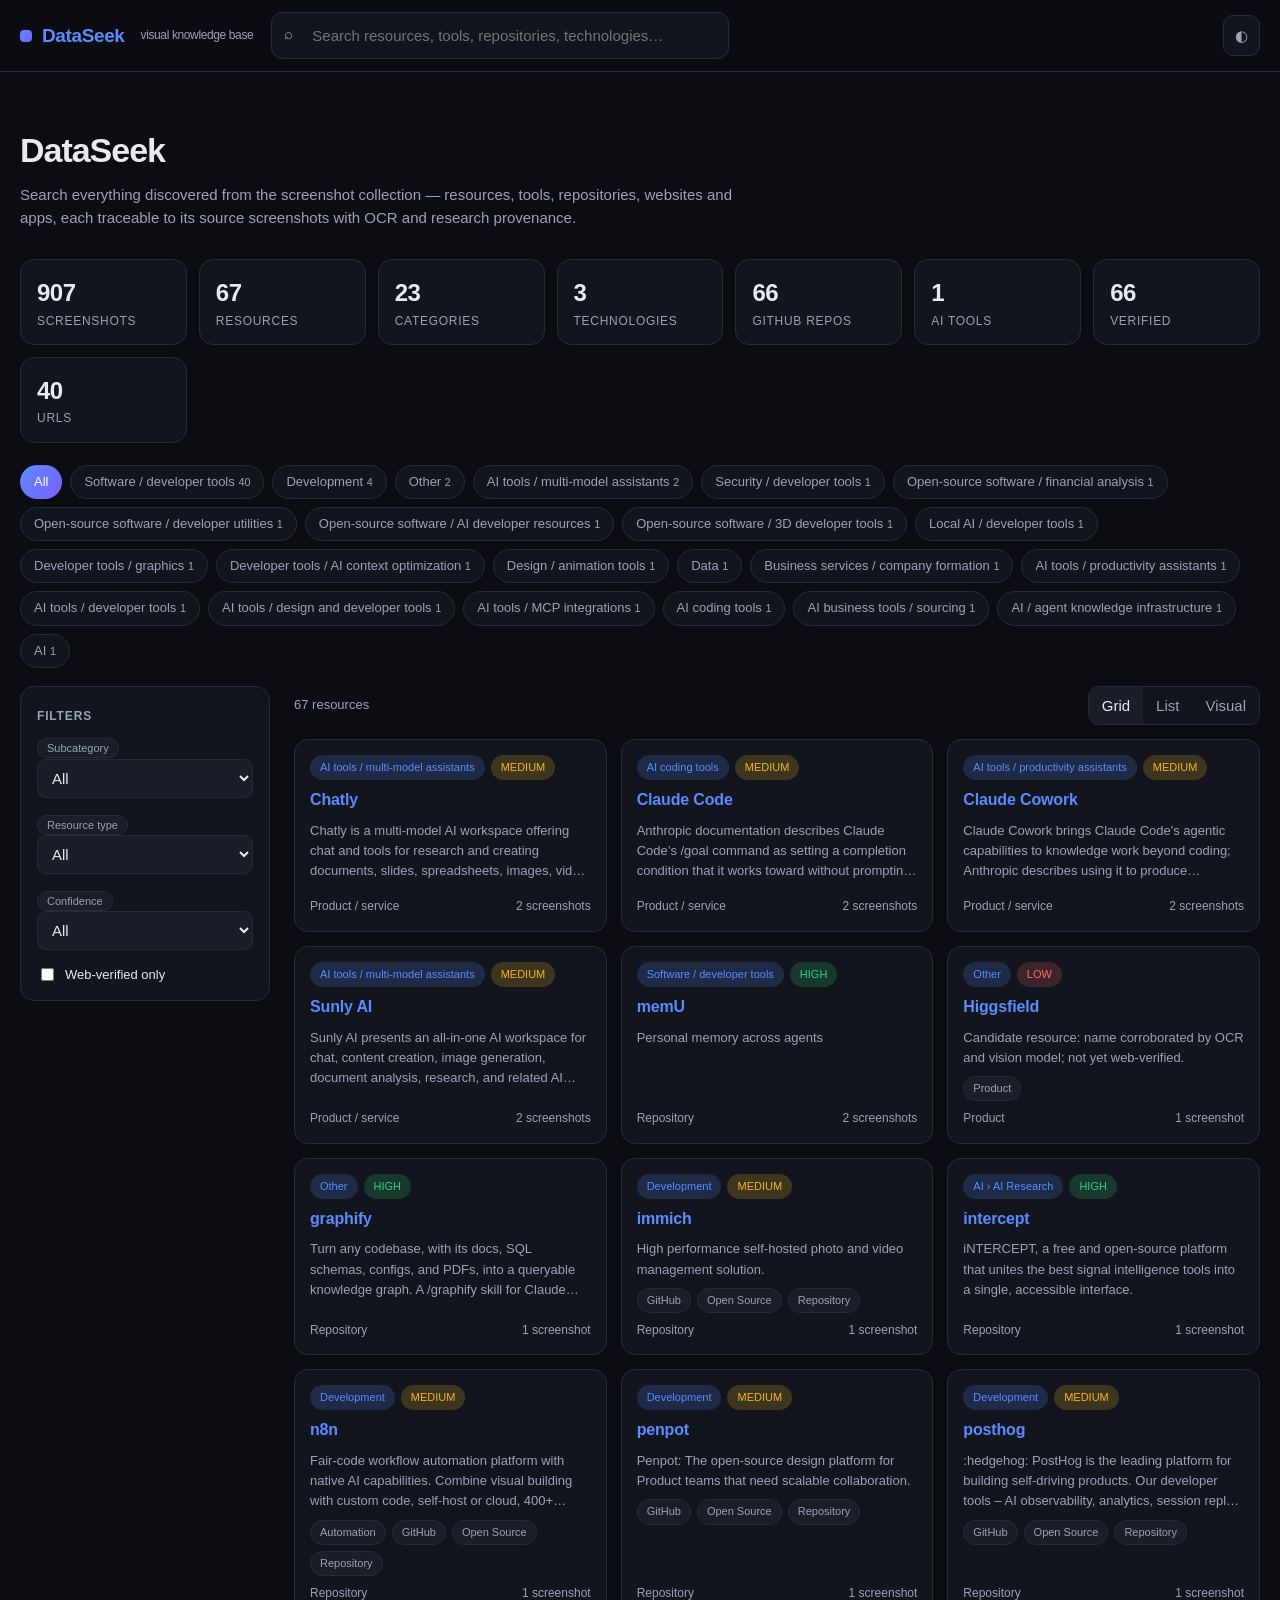
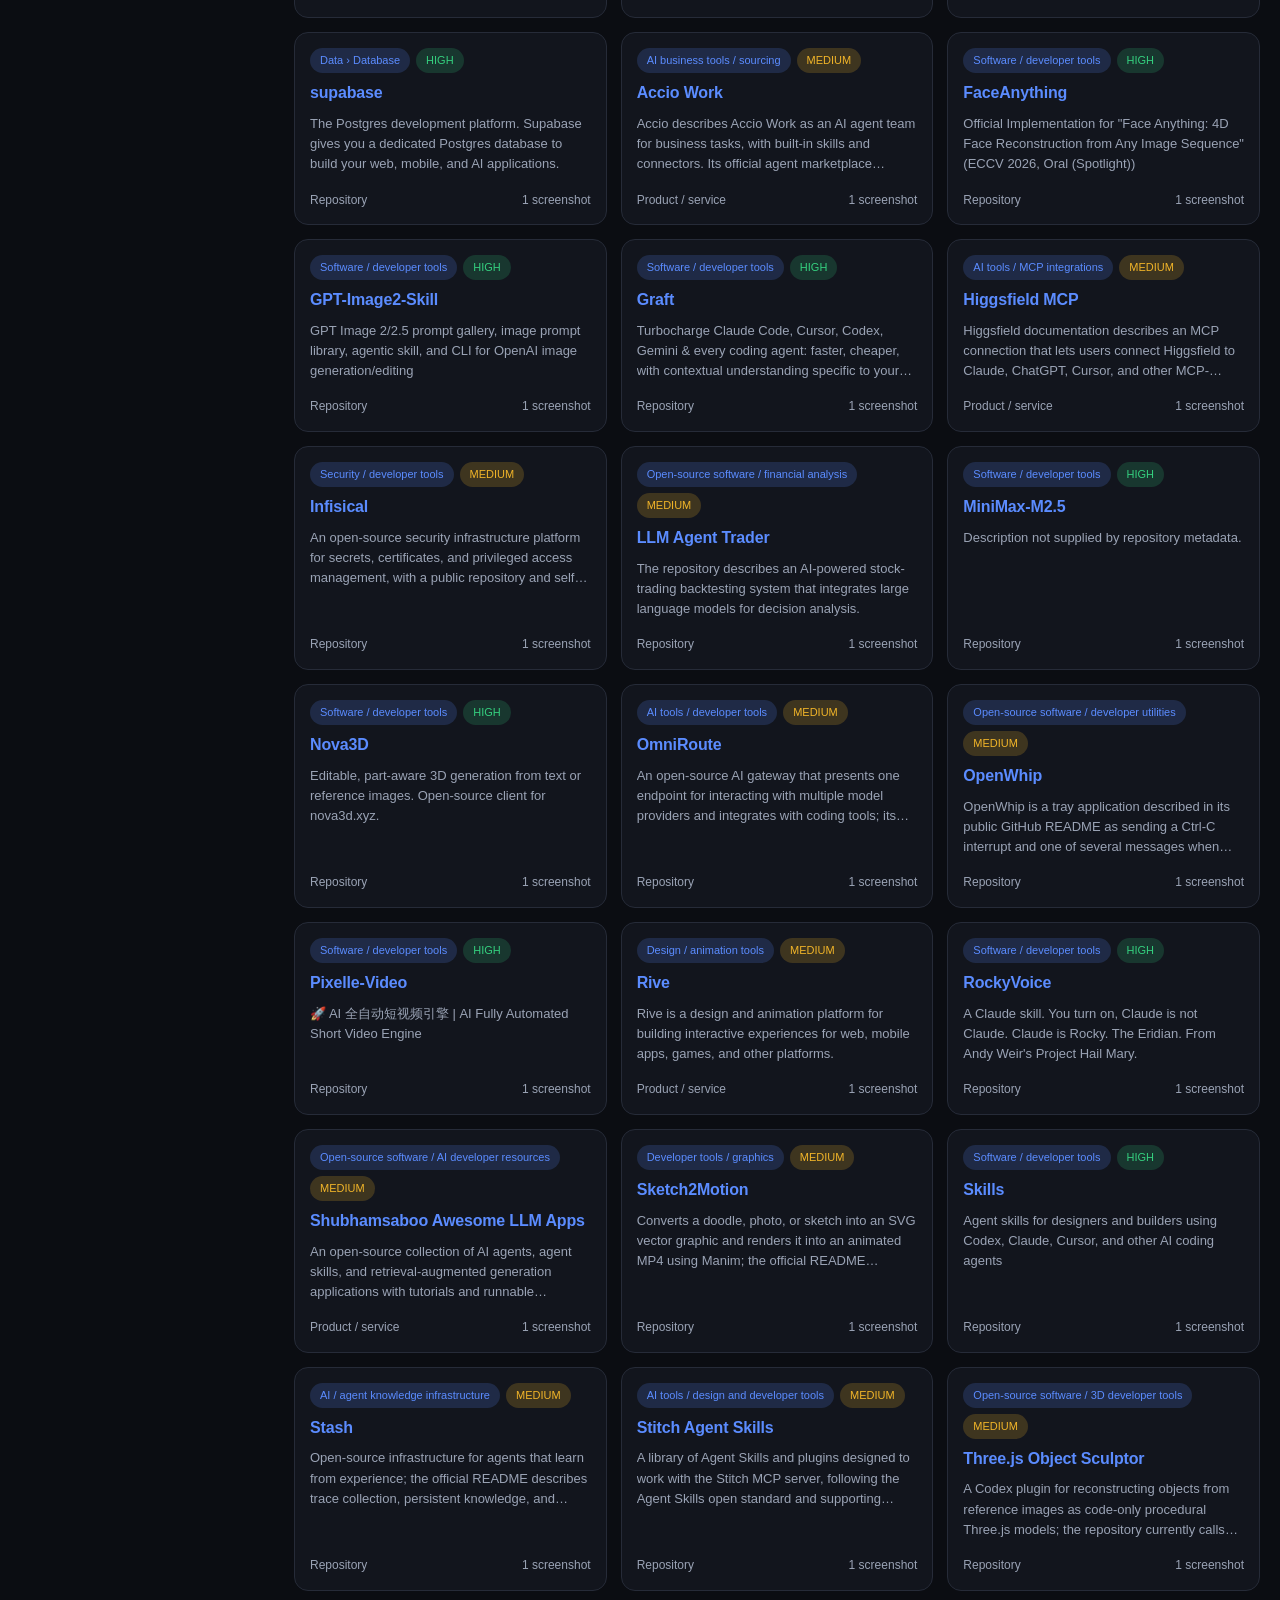
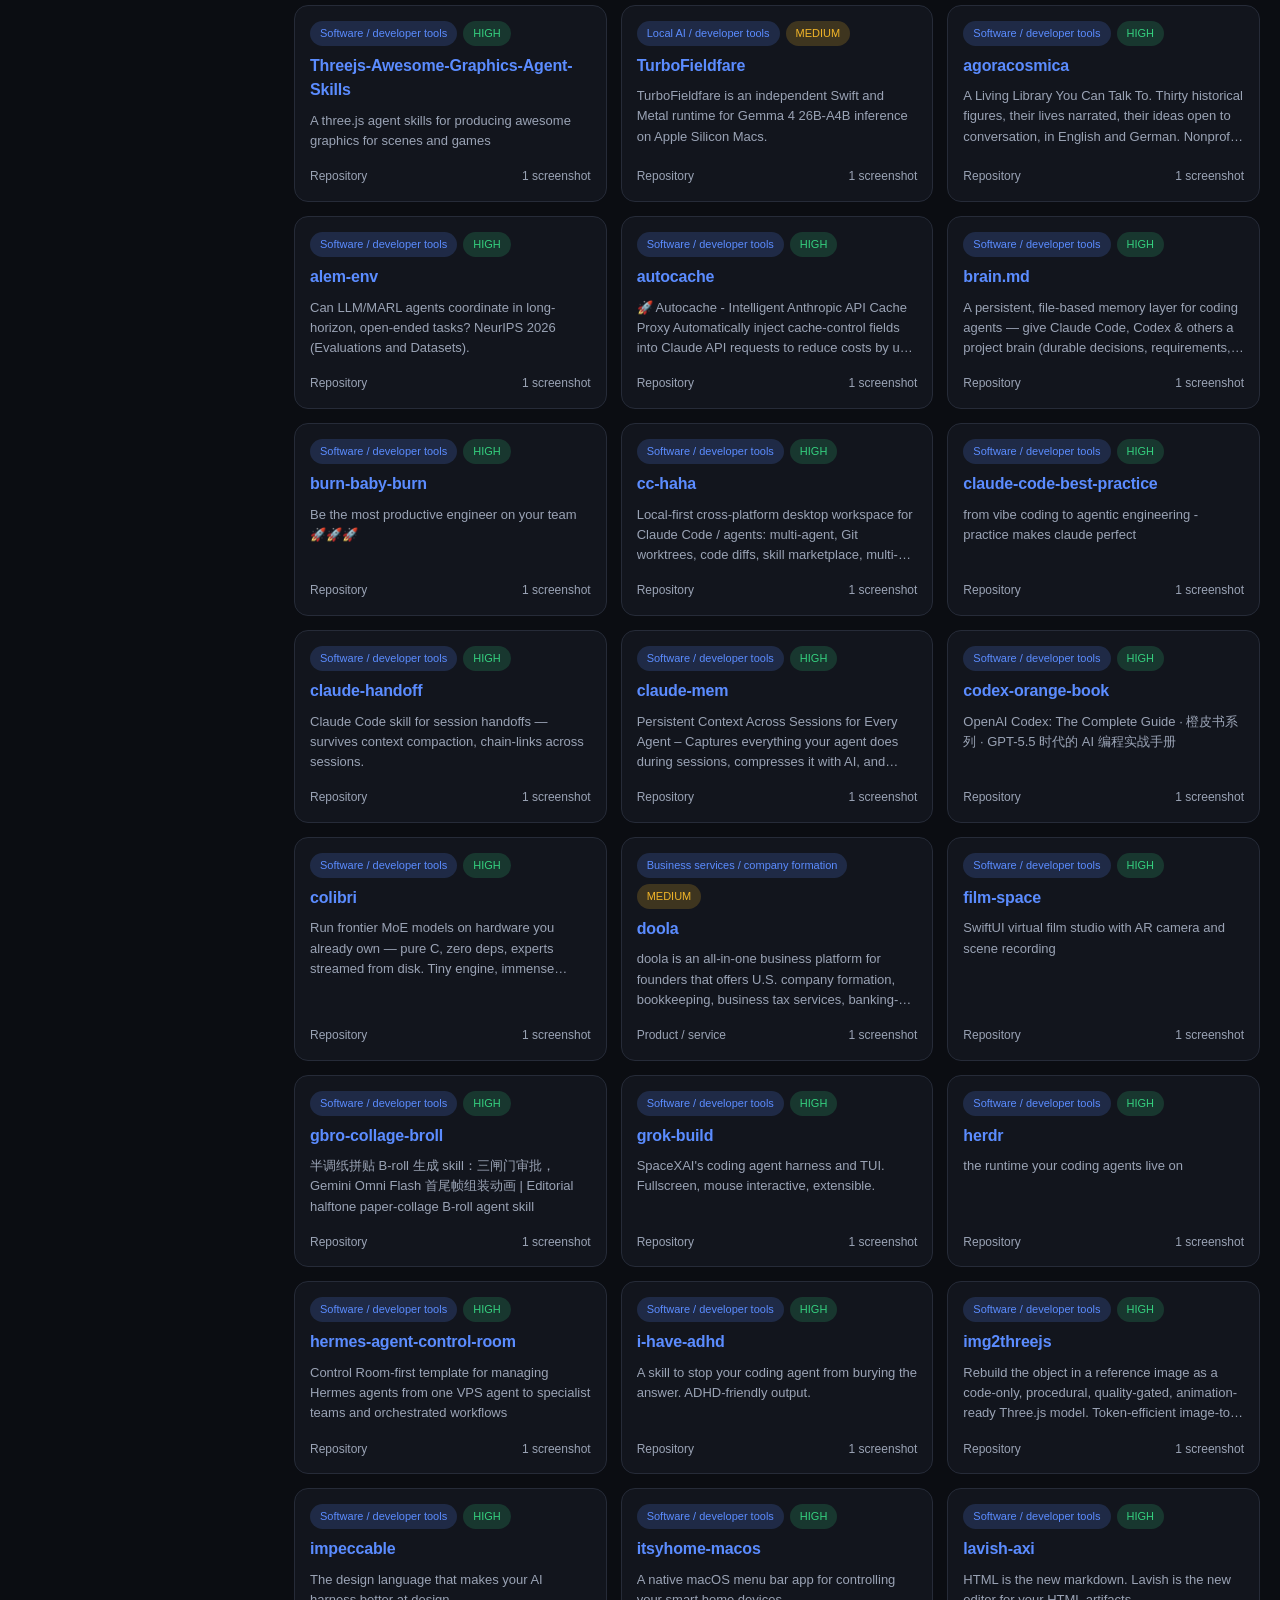
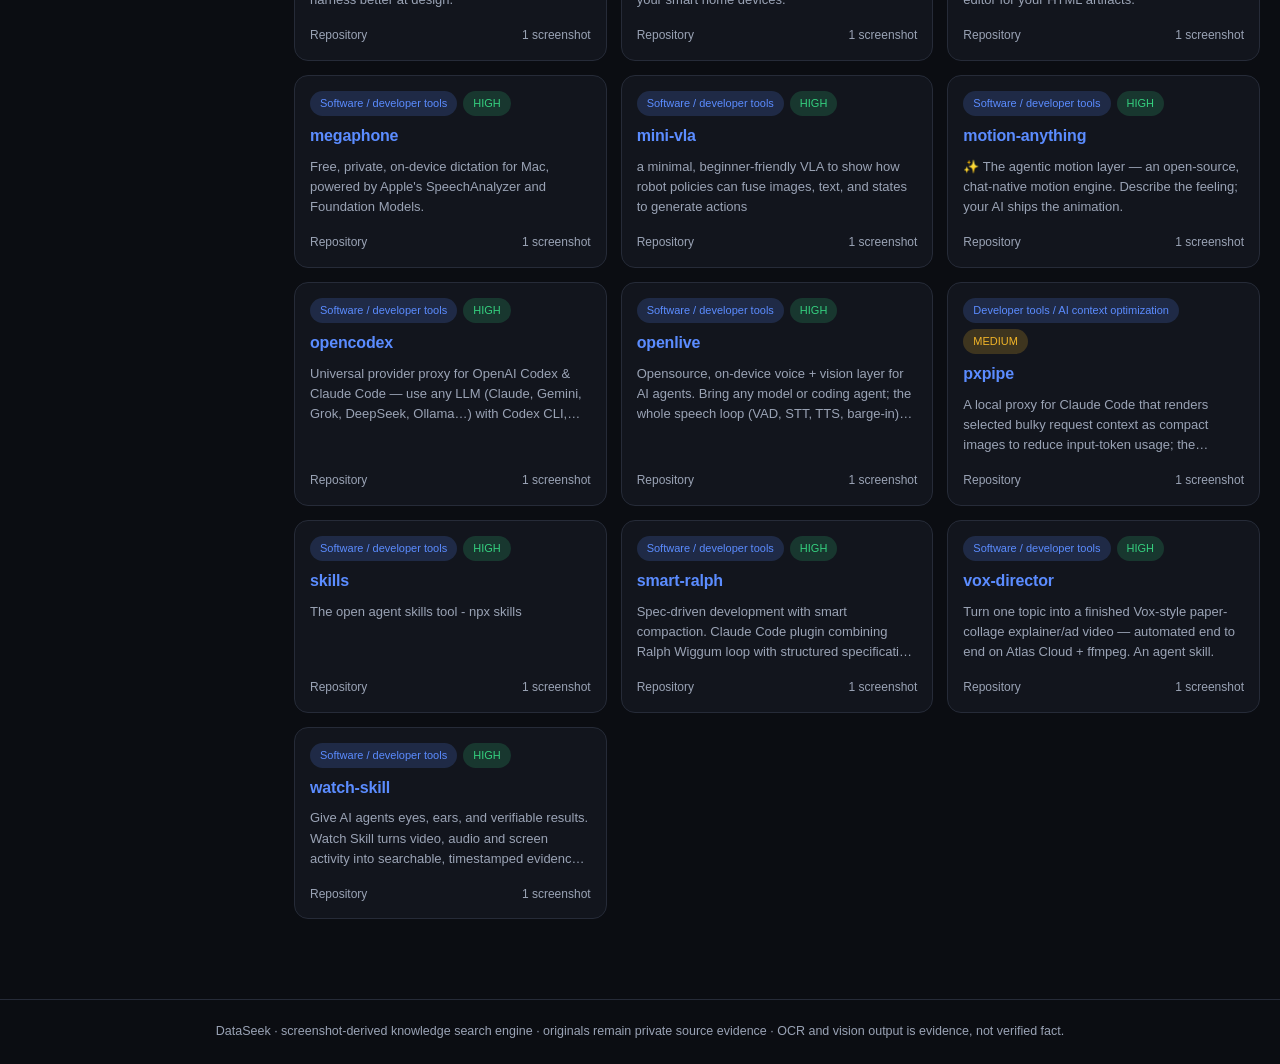
==== site/index.html @ 684bf7b7 "Rebuild DataSeek around a v2 multi-engine OCR + vision pipeline The legacy Tesseract-only pass produ" ====
<!doctype html>
<html lang="en" data-theme="dark">
<head>
  <meta charset="utf-8" />
  <meta name="viewport" content="width=device-width, initial-scale=1" />
  <title>DataSeek — screenshot-derived knowledge search</title>
  <meta name="description" content="Search resources, tools, repositories, websites and apps discovered from a screenshot collection, with OCR and research provenance." />
  <link rel="stylesheet" href="styles.css" />
  <script>
    // Apply the stored theme before first paint.
    document.documentElement.setAttribute("data-theme", localStorage.getItem("ds-theme") || "dark");
  </script>
</head>
<body>
  <header class="top">
    <div class="top-inner">
      <a class="brand" href="#/">
        <span class="dot"></span> DataSeek <small>visual knowledge base</small>
      </a>
      <div class="top-search">
        <span class="ico">⌕</span>
        <input id="q" type="search" placeholder="Search resources, tools, repositories, technologies…"
               autocomplete="off" aria-label="Search" />
      </div>
      <span class="spacer"></span>
      <button class="icon-btn" id="theme-toggle" title="Toggle light/dark">◐</button>
    </div>
  </header>
  <main></main>
  <footer class="foot">
    DataSeek · screenshot-derived knowledge search engine · originals remain private source evidence ·
    OCR and vision output is evidence, not verified fact.
  </footer>
  <script src="app.js"></script>
</body>
</html>
---- site/styles.css ----
:root {
  --bg: #0b0d12;
  --bg-elev: #12151d;
  --bg-elev2: #1a1e29;
  --border: #262b38;
  --text: #e8eaf0;
  --text-dim: #9aa3b5;
  --accent: #5b8cff;
  --accent2: #7c5cff;
  --good: #35d07f;
  --warn: #f0b429;
  --bad: #ff6b6b;
  --radius: 14px;
  --shadow: 0 10px 40px rgba(0, 0, 0, .35);
  font-synthesis: none;
}
[data-theme="light"] {
  --bg: #f6f7fb;
  --bg-elev: #ffffff;
  --bg-elev2: #eef1f7;
  --border: #dce1ec;
  --text: #141824;
  --text-dim: #5a6478;
  --shadow: 0 10px 30px rgba(20, 24, 36, .10);
}
* { box-sizing: border-box; }
html, body { margin: 0; padding: 0; }
body {
  background: var(--bg); color: var(--text);
  font: 15px/1.55 "Inter", -apple-system, BlinkMacSystemFont, "Segoe UI", Roboto, sans-serif;
  -webkit-font-smoothing: antialiased;
}
a { color: var(--accent); text-decoration: none; }
a:hover { text-decoration: underline; }
button, input, select { font: inherit; color: inherit; }
button { cursor: pointer; }

/* Layout */
header.top {
  position: sticky; top: 0; z-index: 40;
  background: color-mix(in srgb, var(--bg) 88%, transparent);
  backdrop-filter: blur(14px);
  border-bottom: 1px solid var(--border);
}
.top-inner {
  max-width: 1280px; margin: 0 auto; padding: 12px 20px;
  display: flex; align-items: center; gap: 18px;
}
.brand { display: flex; align-items: center; gap: 10px; font-weight: 700; font-size: 19px; letter-spacing: -.02em; }
.brand .dot { width: 12px; height: 12px; border-radius: 4px; background: linear-gradient(135deg, var(--accent), var(--accent2)); }
.brand small { color: var(--text-dim); font-weight: 500; font-size: 12px; margin-left: 6px; }
.top-search { flex: 1; position: relative; max-width: 620px; }
.top-search input {
  width: 100%; padding: 11px 14px 11px 40px; border-radius: 11px;
  border: 1px solid var(--border); background: var(--bg-elev); color: var(--text);
}
.top-search input:focus { outline: 2px solid var(--accent); border-color: transparent; }
.top-search .ico { position: absolute; left: 13px; top: 10px; color: var(--text-dim); }
.spacer { flex: 1; }
.icon-btn {
  border: 1px solid var(--border); background: var(--bg-elev); border-radius: 10px;
  padding: 8px 11px; color: var(--text-dim);
}
.icon-btn:hover { color: var(--text); border-color: var(--accent); }

main { max-width: 1280px; margin: 0 auto; padding: 26px 20px 80px; }
.hero { padding: 26px 0 8px; }
.hero h1 { font-size: 34px; margin: 0 0 6px; letter-spacing: -.03em; }
.hero p { color: var(--text-dim); margin: 0; max-width: 720px; }
.stats { display: grid; grid-template-columns: repeat(auto-fit, minmax(150px, 1fr)); gap: 12px; margin: 22px 0; }
.stat {
  background: var(--bg-elev); border: 1px solid var(--border); border-radius: var(--radius);
  padding: 14px 16px;
}
.stat .n { font-size: 24px; font-weight: 700; letter-spacing: -.02em; }
.stat .l { color: var(--text-dim); font-size: 12px; text-transform: uppercase; letter-spacing: .06em; }

.chips { display: flex; flex-wrap: wrap; gap: 8px; margin: 10px 0 18px; }
.chip {
  border: 1px solid var(--border); background: var(--bg-elev); border-radius: 999px;
  padding: 6px 13px; font-size: 13px; color: var(--text-dim);
}
.chip:hover { color: var(--text); border-color: var(--accent); }
.chip.active { background: linear-gradient(135deg, var(--accent), var(--accent2)); color: #fff; border-color: transparent; }

.layout { display: grid; grid-template-columns: 250px 1fr; gap: 24px; align-items: start; }
@media (max-width: 900px) { .layout { grid-template-columns: 1fr; } aside.filters { position: static; } }
aside.filters {
  position: sticky; top: 78px; background: var(--bg-elev); border: 1px solid var(--border);
  border-radius: var(--radius); padding: 16px;
}
aside.filters h4 { margin: 4px 0 10px; font-size: 12px; text-transform: uppercase; letter-spacing: .07em; color: var(--text-dim); }
aside.filters select, aside.filters input[type="text"] {
  width: 100%; padding: 9px 10px; margin-bottom: 14px; border-radius: 9px;
  border: 1px solid var(--border); background: var(--bg-elev2);
}
.toolbar { display: flex; align-items: center; gap: 10px; margin-bottom: 14px; flex-wrap: wrap; }
.toolbar .count { color: var(--text-dim); font-size: 13px; }
.seg { display: inline-flex; border: 1px solid var(--border); border-radius: 10px; overflow: hidden; }
.seg button { border: 0; background: var(--bg-elev); padding: 7px 13px; color: var(--text-dim); }
.seg button.active { background: var(--bg-elev2); color: var(--text); }

/* Cards */
.cards { display: grid; grid-template-columns: repeat(auto-fill, minmax(280px, 1fr)); gap: 14px; }
.cards.list { grid-template-columns: 1fr; }
.cards.visual { grid-template-columns: repeat(auto-fill, minmax(210px, 1fr)); }
.card {
  background: var(--bg-elev); border: 1px solid var(--border); border-radius: var(--radius);
  padding: 15px; transition: border-color .15s, transform .15s; display: flex; flex-direction: column; gap: 8px;
}
.card:hover { border-color: var(--accent); transform: translateY(-2px); }
.card h3 { margin: 0; font-size: 16px; letter-spacing: -.01em; }
.card .desc { color: var(--text-dim); font-size: 13px; display: -webkit-box; -webkit-line-clamp: 3; -webkit-box-orient: vertical; overflow: hidden; }
.card .meta { display: flex; flex-wrap: wrap; gap: 6px; align-items: center; }
.pill { font-size: 11px; padding: 3px 9px; border-radius: 999px; background: var(--bg-elev2); color: var(--text-dim); border: 1px solid var(--border); }
.pill.cat { background: color-mix(in srgb, var(--accent) 18%, transparent); color: var(--accent); border-color: transparent; }
.pill.good { background: color-mix(in srgb, var(--good) 18%, transparent); color: var(--good); border-color: transparent; }
.pill.warn { background: color-mix(in srgb, var(--warn) 20%, transparent); color: var(--warn); border-color: transparent; }
.pill.bad { background: color-mix(in srgb, var(--bad) 18%, transparent); color: var(--bad); border-color: transparent; }
.card .foot { margin-top: auto; display: flex; justify-content: space-between; align-items: center; font-size: 12px; color: var(--text-dim); }
.thumb { aspect-ratio: 9/16; border-radius: 10px; background: linear-gradient(135deg, var(--bg-elev2), var(--border)); display: grid; place-items: center; color: var(--text-dim); font-size: 12px; overflow: hidden; }
.thumb img { width: 100%; height: 100%; object-fit: cover; }

.detail { background: var(--bg-elev); border: 1px solid var(--border); border-radius: var(--radius); padding: 24px; }
.detail h1 { margin: 0 0 4px; letter-spacing: -.03em; }
.detail .sub { color: var(--text-dim); margin-bottom: 18px; }
.detail .grid2 { display: grid; grid-template-columns: 1fr 1fr; gap: 20px; }
@media (max-width: 800px) { .detail .grid2 { grid-template-columns: 1fr; } }
.kv { display: grid; grid-template-columns: 130px 1fr; gap: 6px 12px; font-size: 14px; }
.kv dt { color: var(--text-dim); }
.kv dd { margin: 0; word-break: break-word; }
.section-title { margin: 22px 0 8px; font-size: 13px; text-transform: uppercase; letter-spacing: .07em; color: var(--text-dim); }
pre.ocr { background: var(--bg-elev2); border: 1px solid var(--border); border-radius: 10px; padding: 12px; overflow: auto; max-height: 340px; font-size: 12.5px; white-space: pre-wrap; }
table.data { width: 100%; border-collapse: collapse; font-size: 13.5px; }
table.data th, table.data td { text-align: left; padding: 8px 10px; border-bottom: 1px solid var(--border); }
table.data th { color: var(--text-dim); font-weight: 600; font-size: 12px; text-transform: uppercase; letter-spacing: .05em; }
.shots { display: grid; grid-template-columns: repeat(auto-fill, minmax(150px, 1fr)); gap: 10px; }
.empty { color: var(--text-dim); padding: 40px; text-align: center; }
footer.foot { border-top: 1px solid var(--border); color: var(--text-dim); font-size: 12.5px; padding: 22px 20px; text-align: center; }
.banner { background: color-mix(in srgb, var(--warn) 14%, transparent); border: 1px solid color-mix(in srgb, var(--warn) 40%, transparent); color: var(--text); border-radius: 10px; padding: 10px 14px; font-size: 13px; margin-bottom: 16px; }
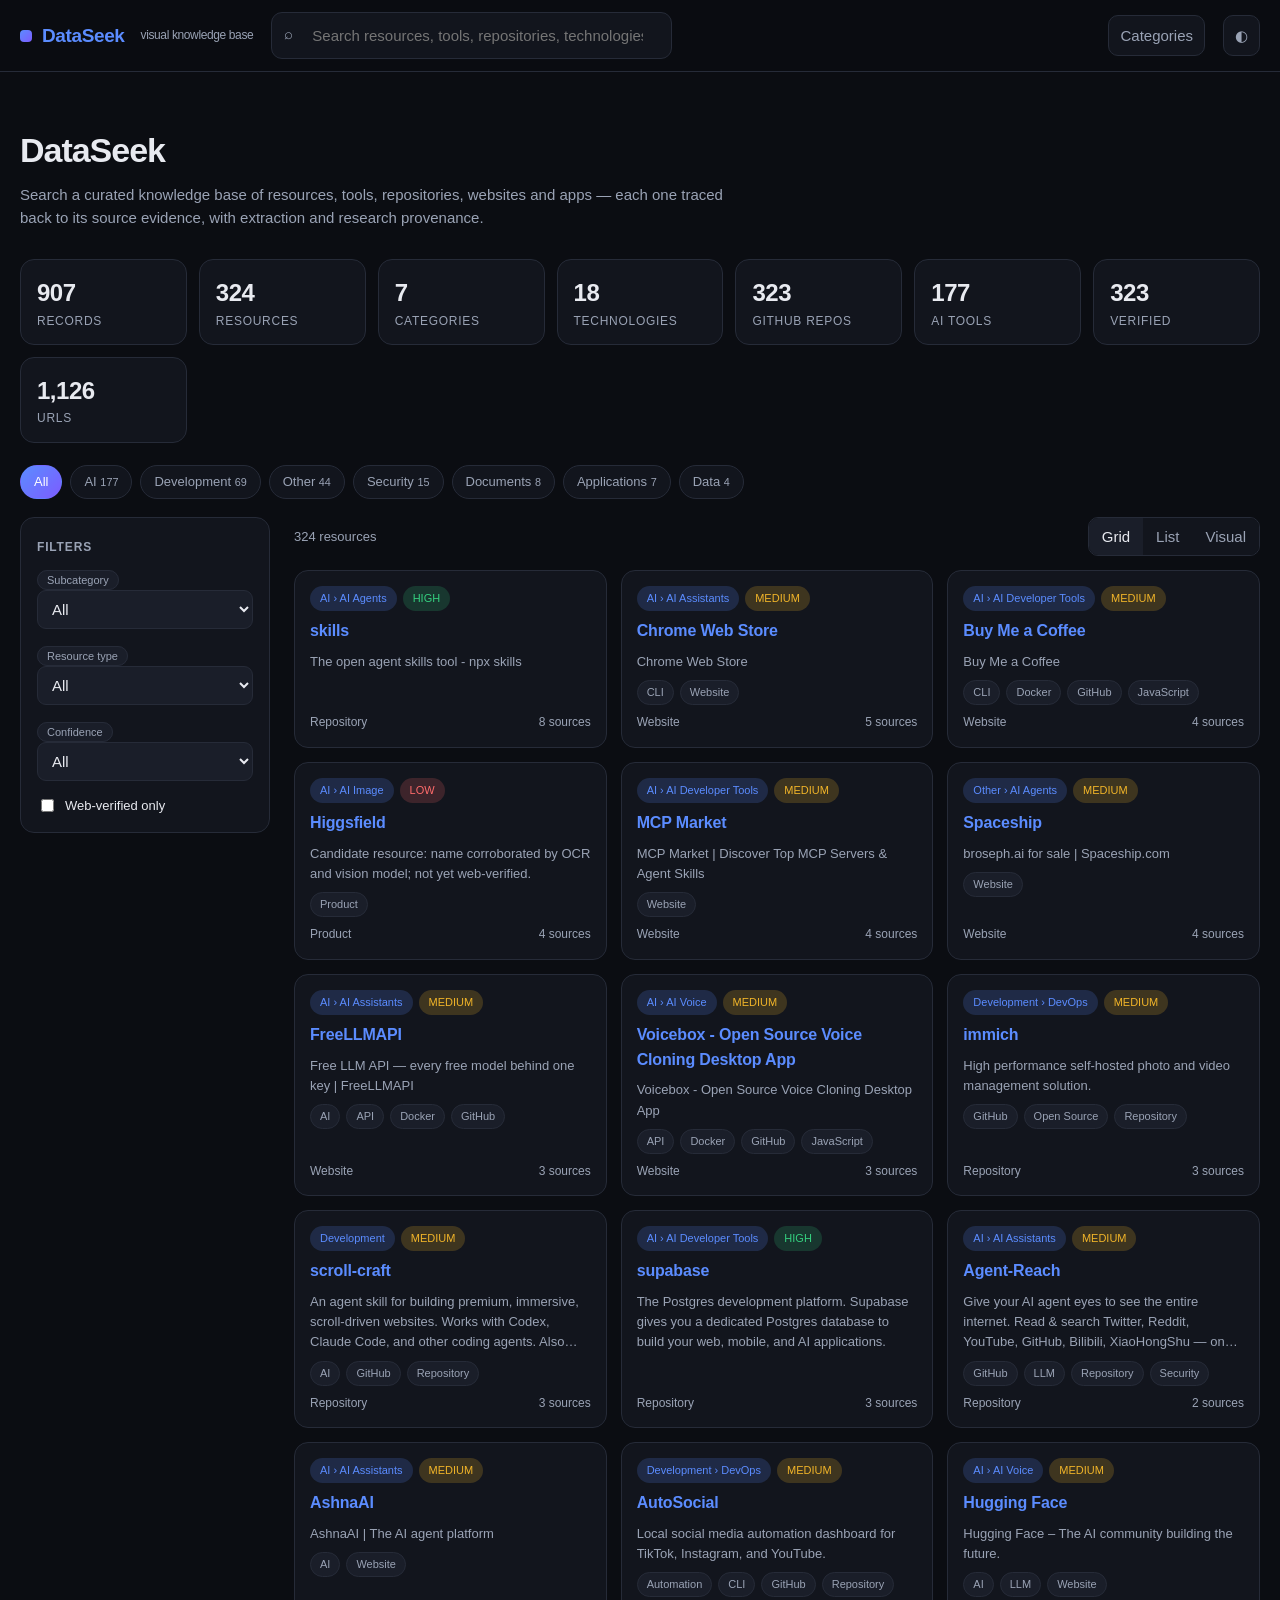
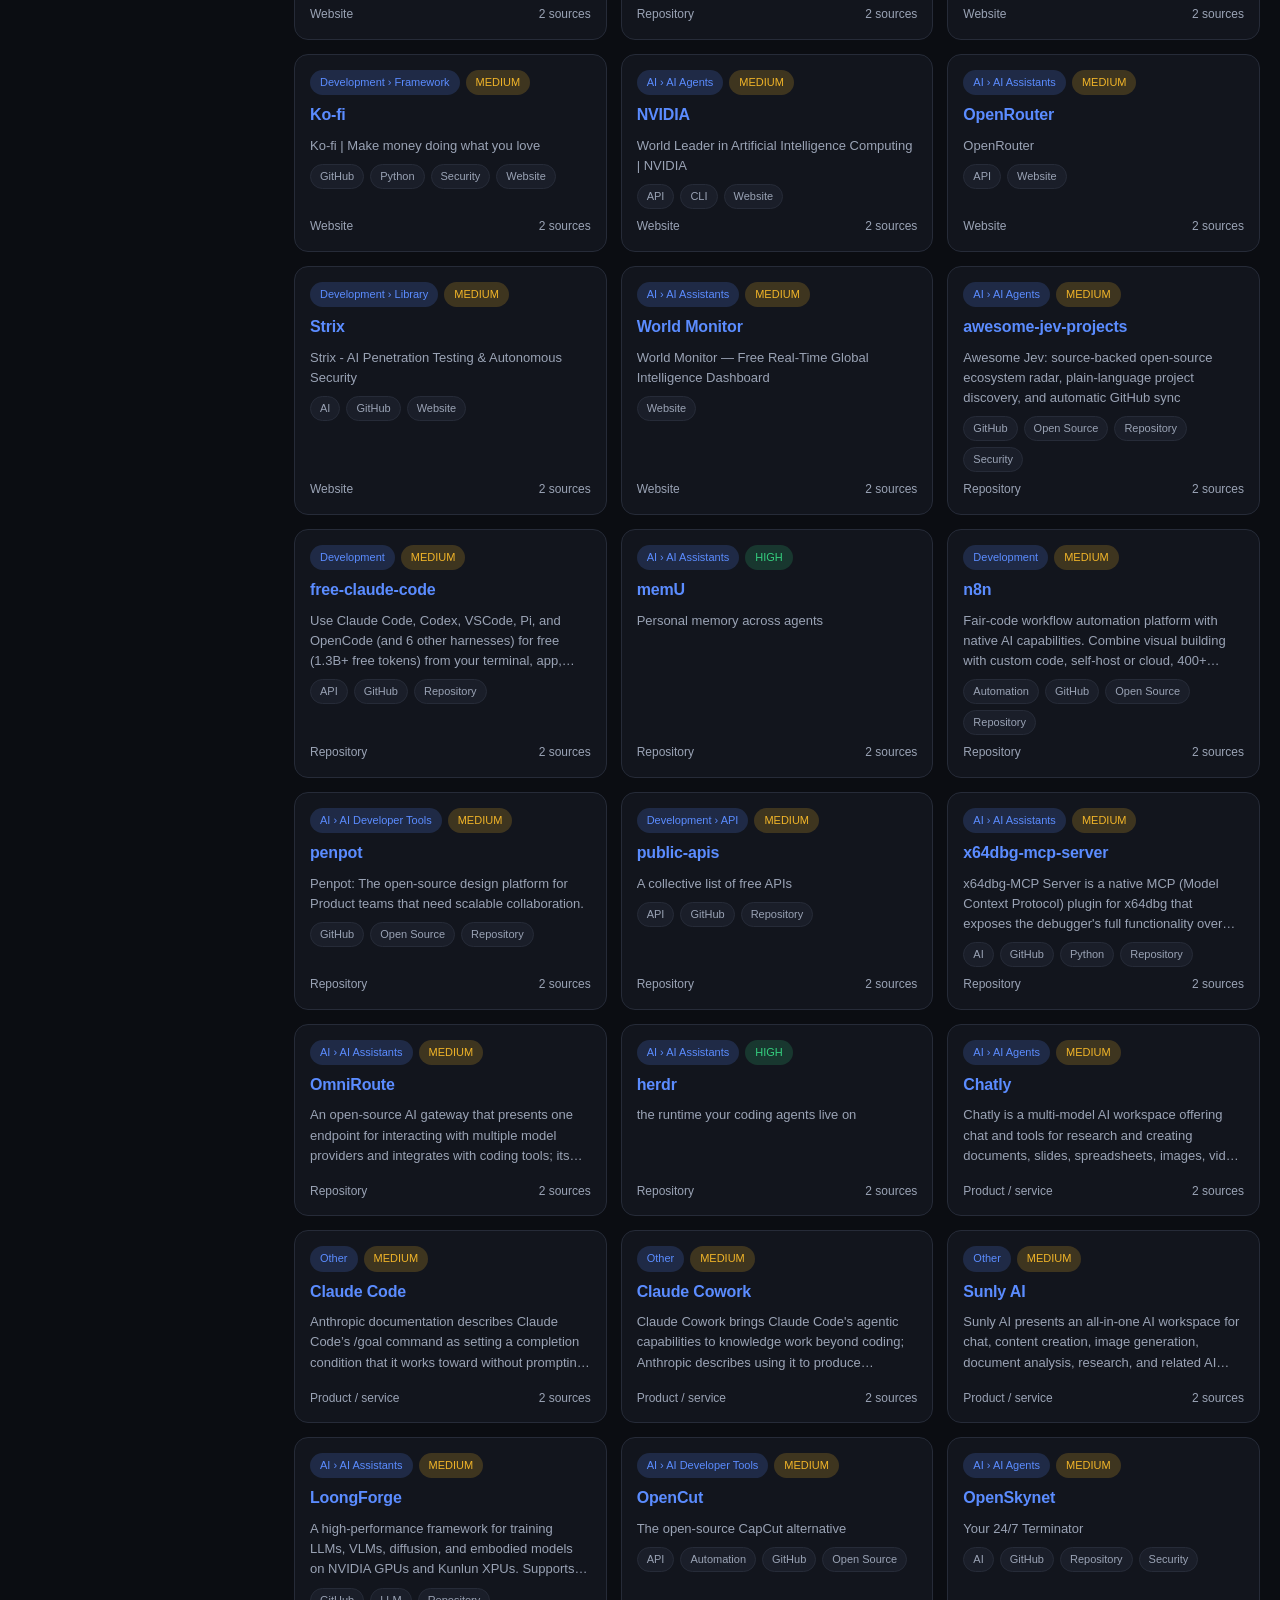
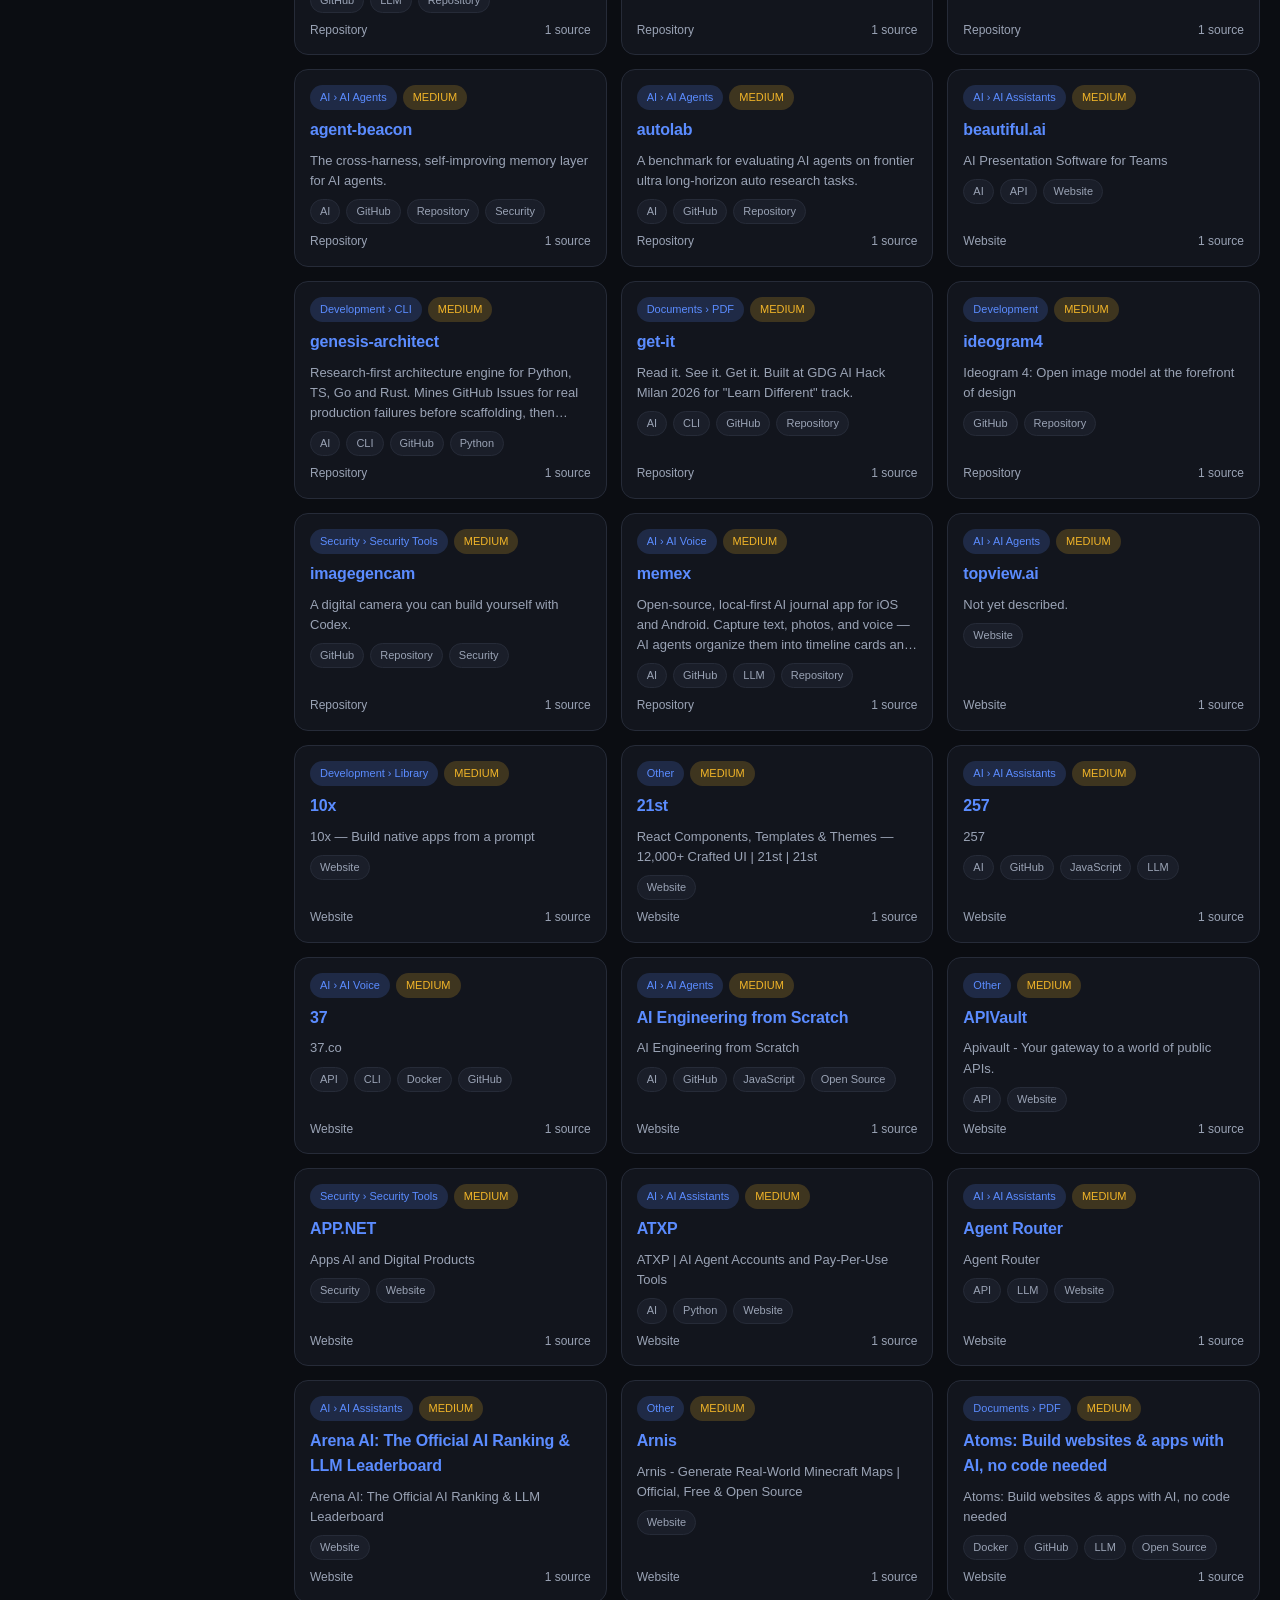
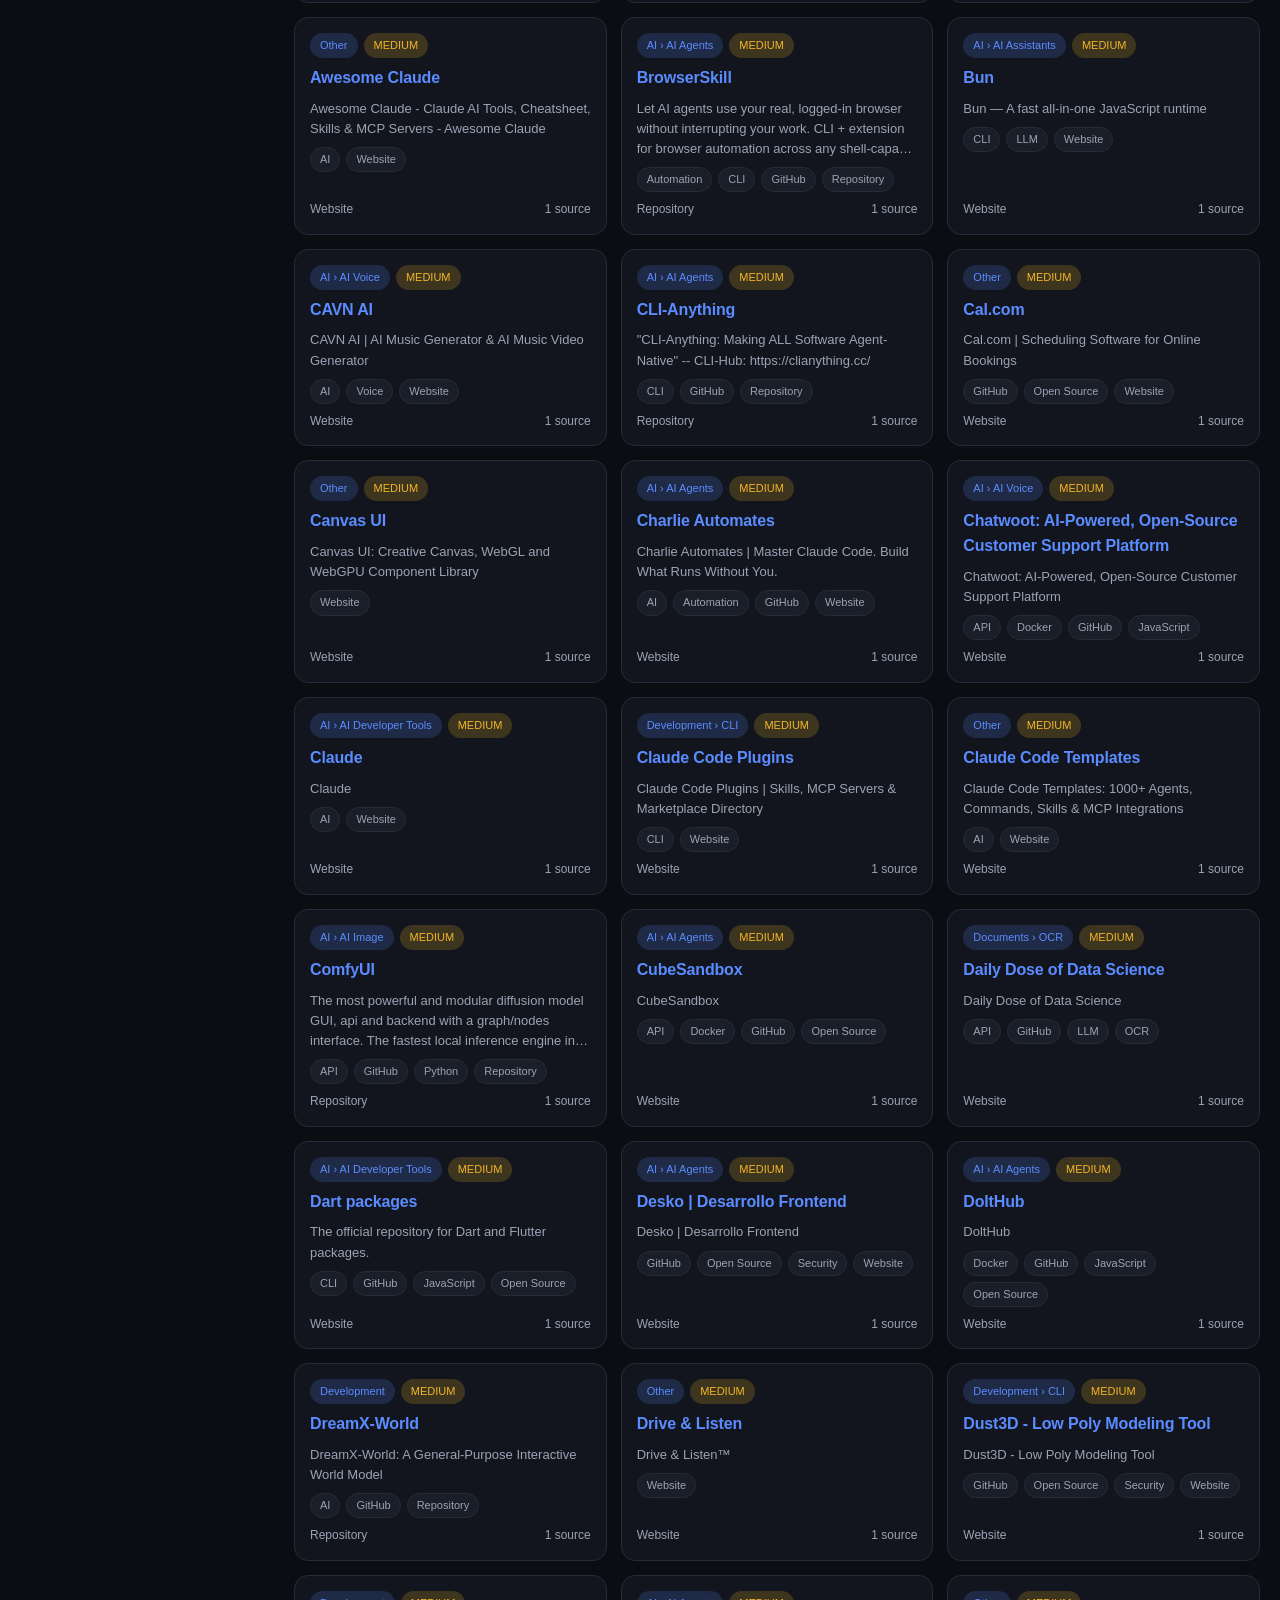
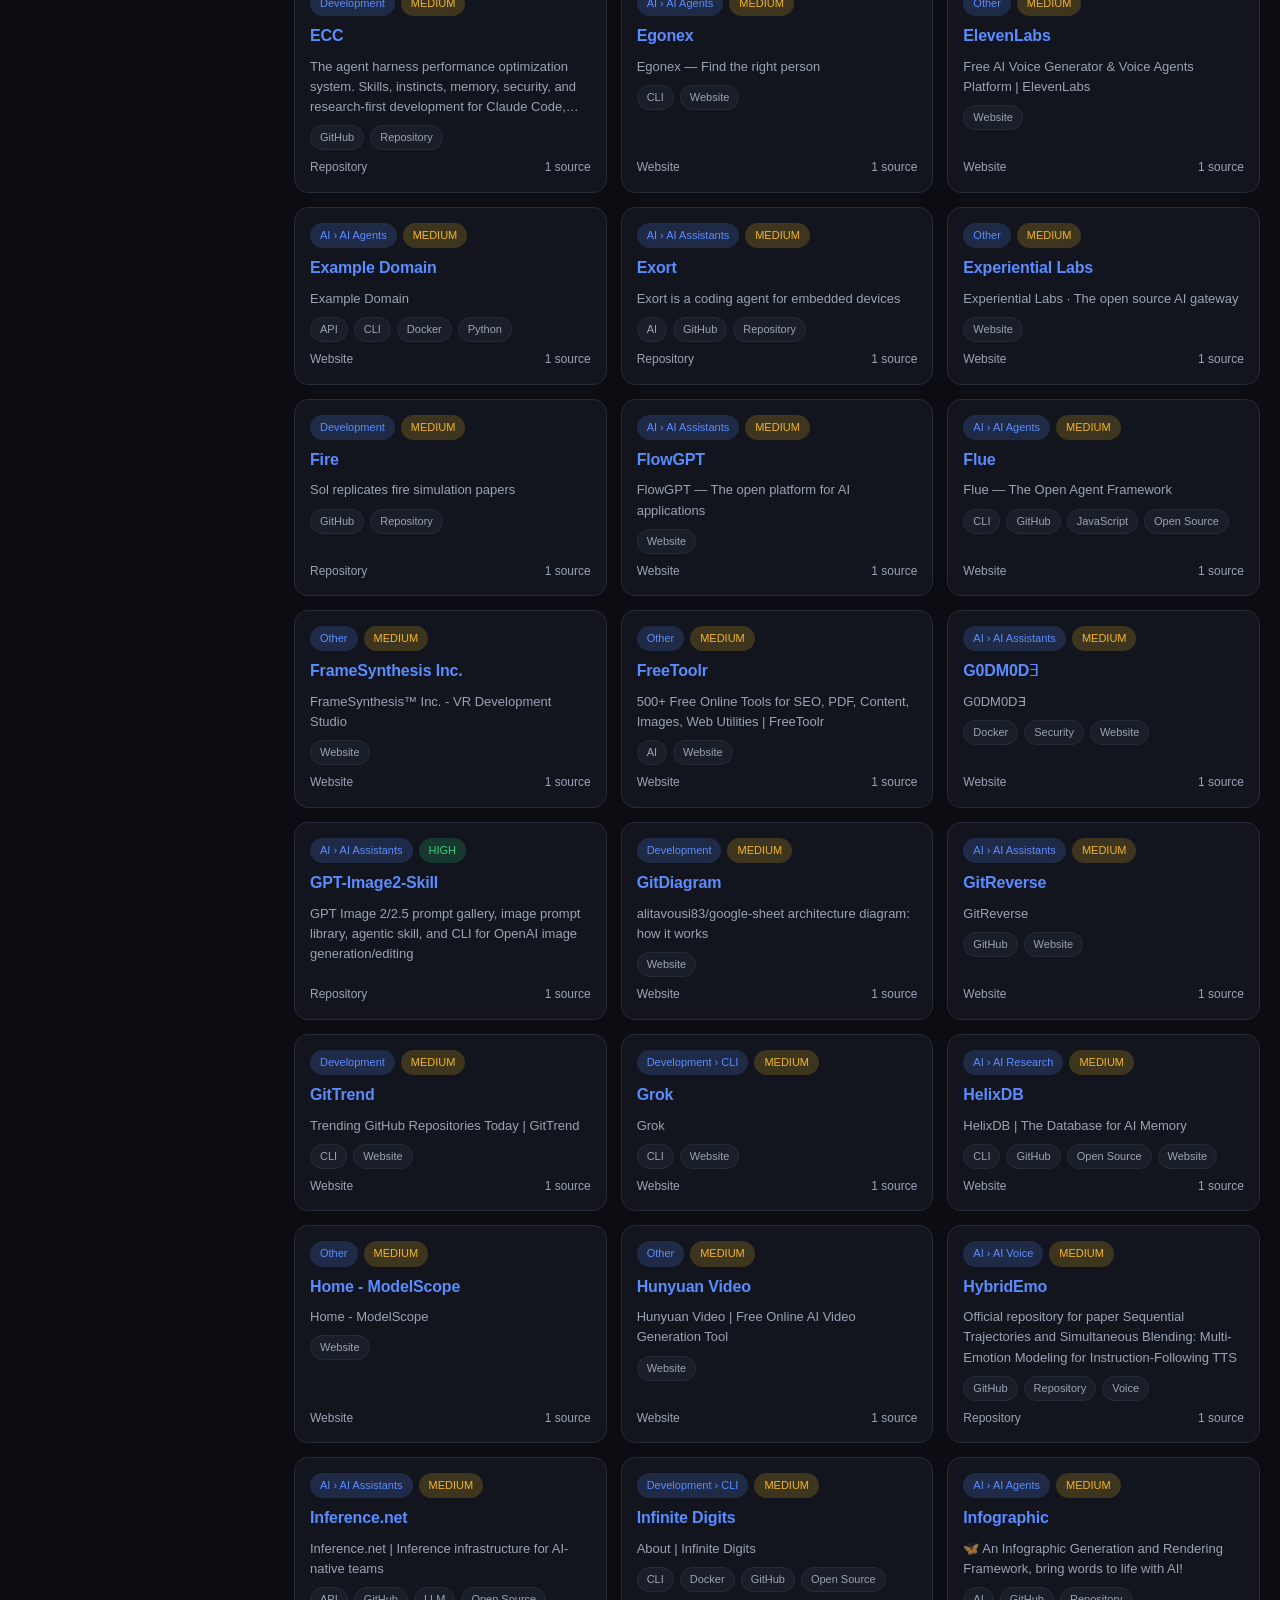
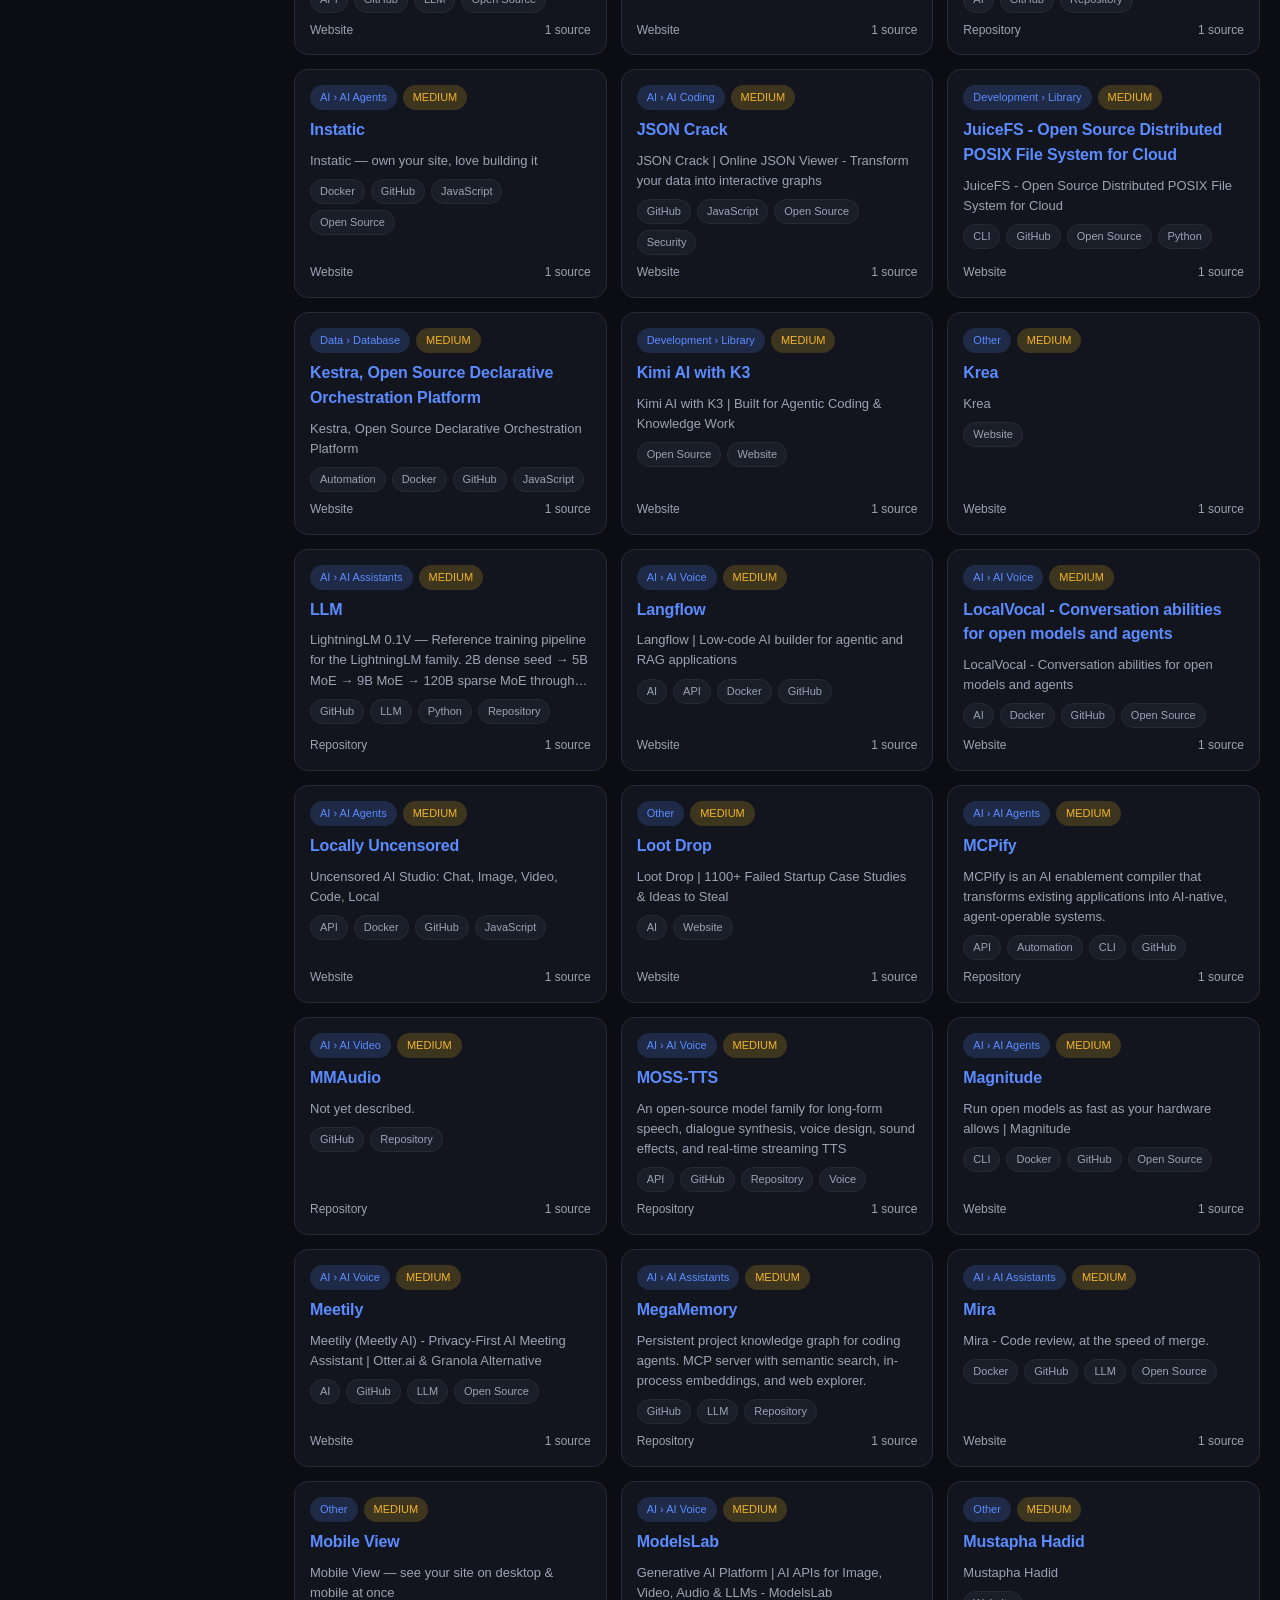
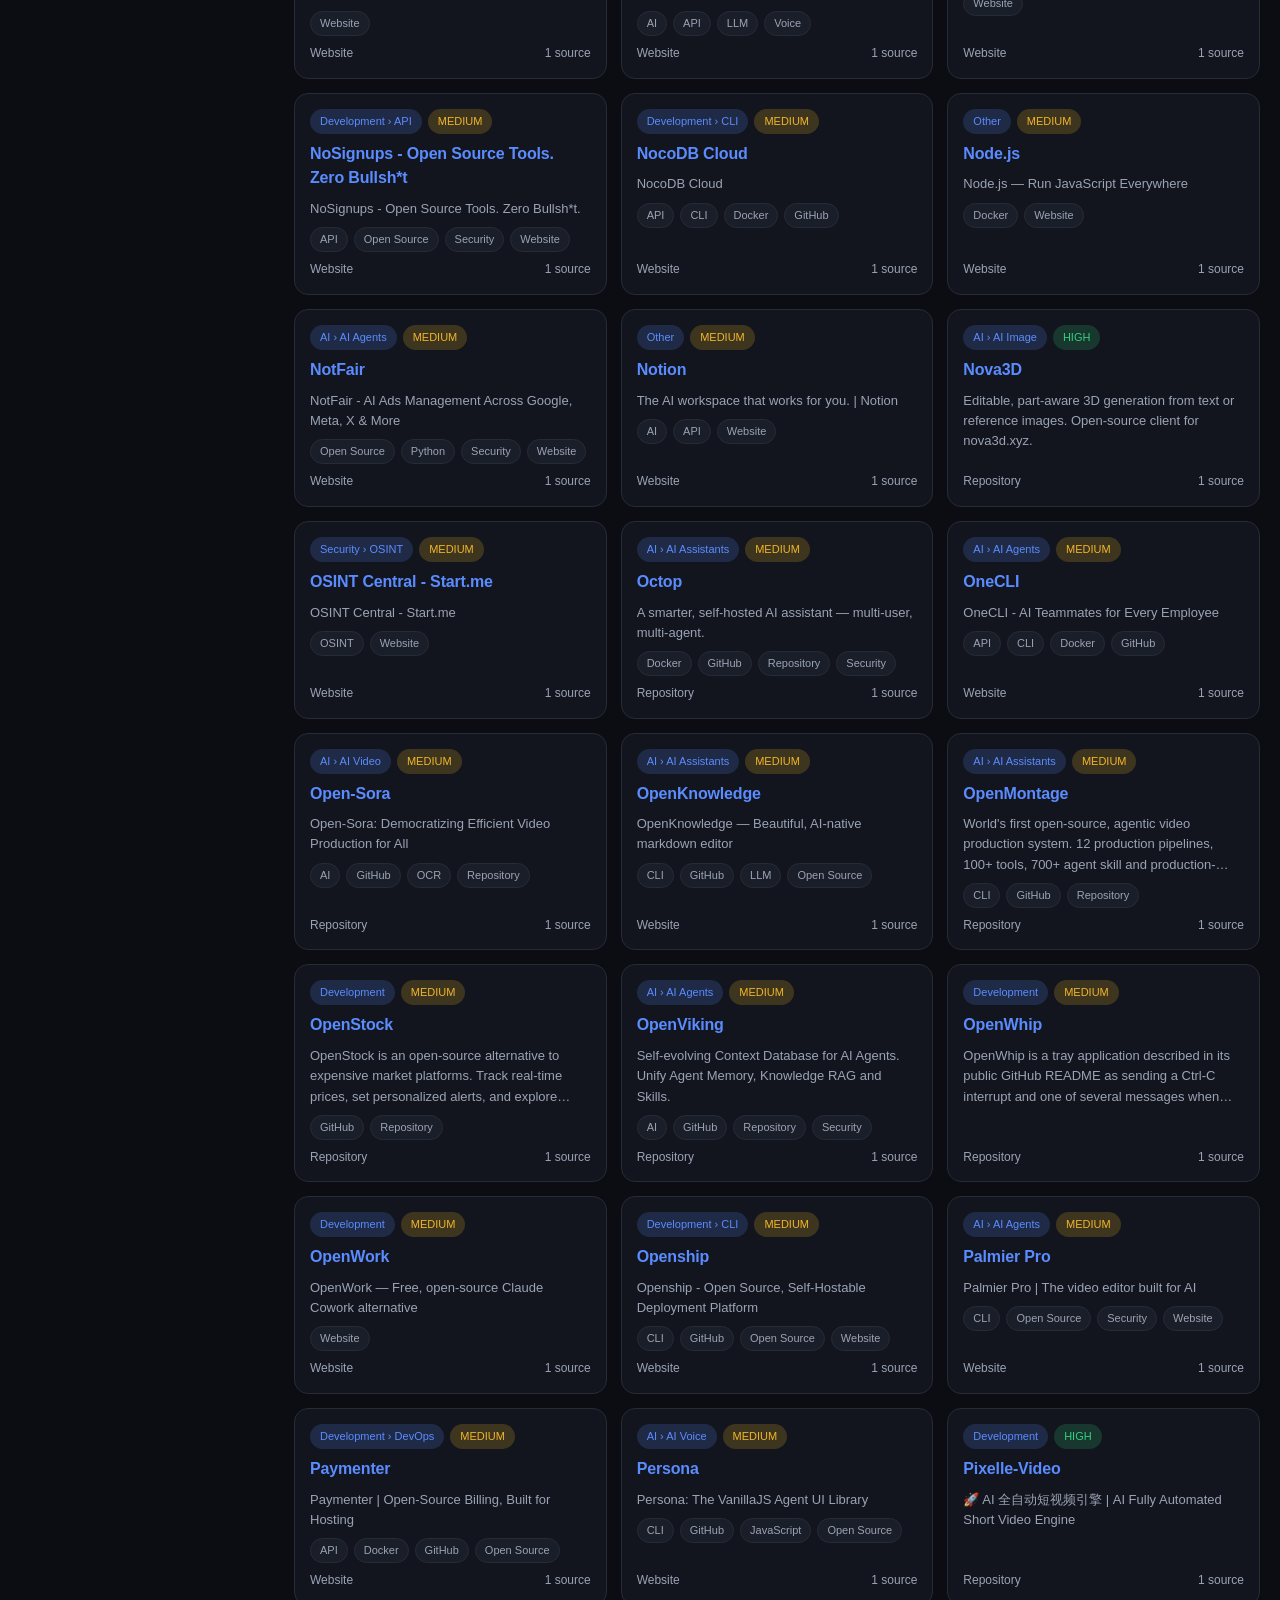
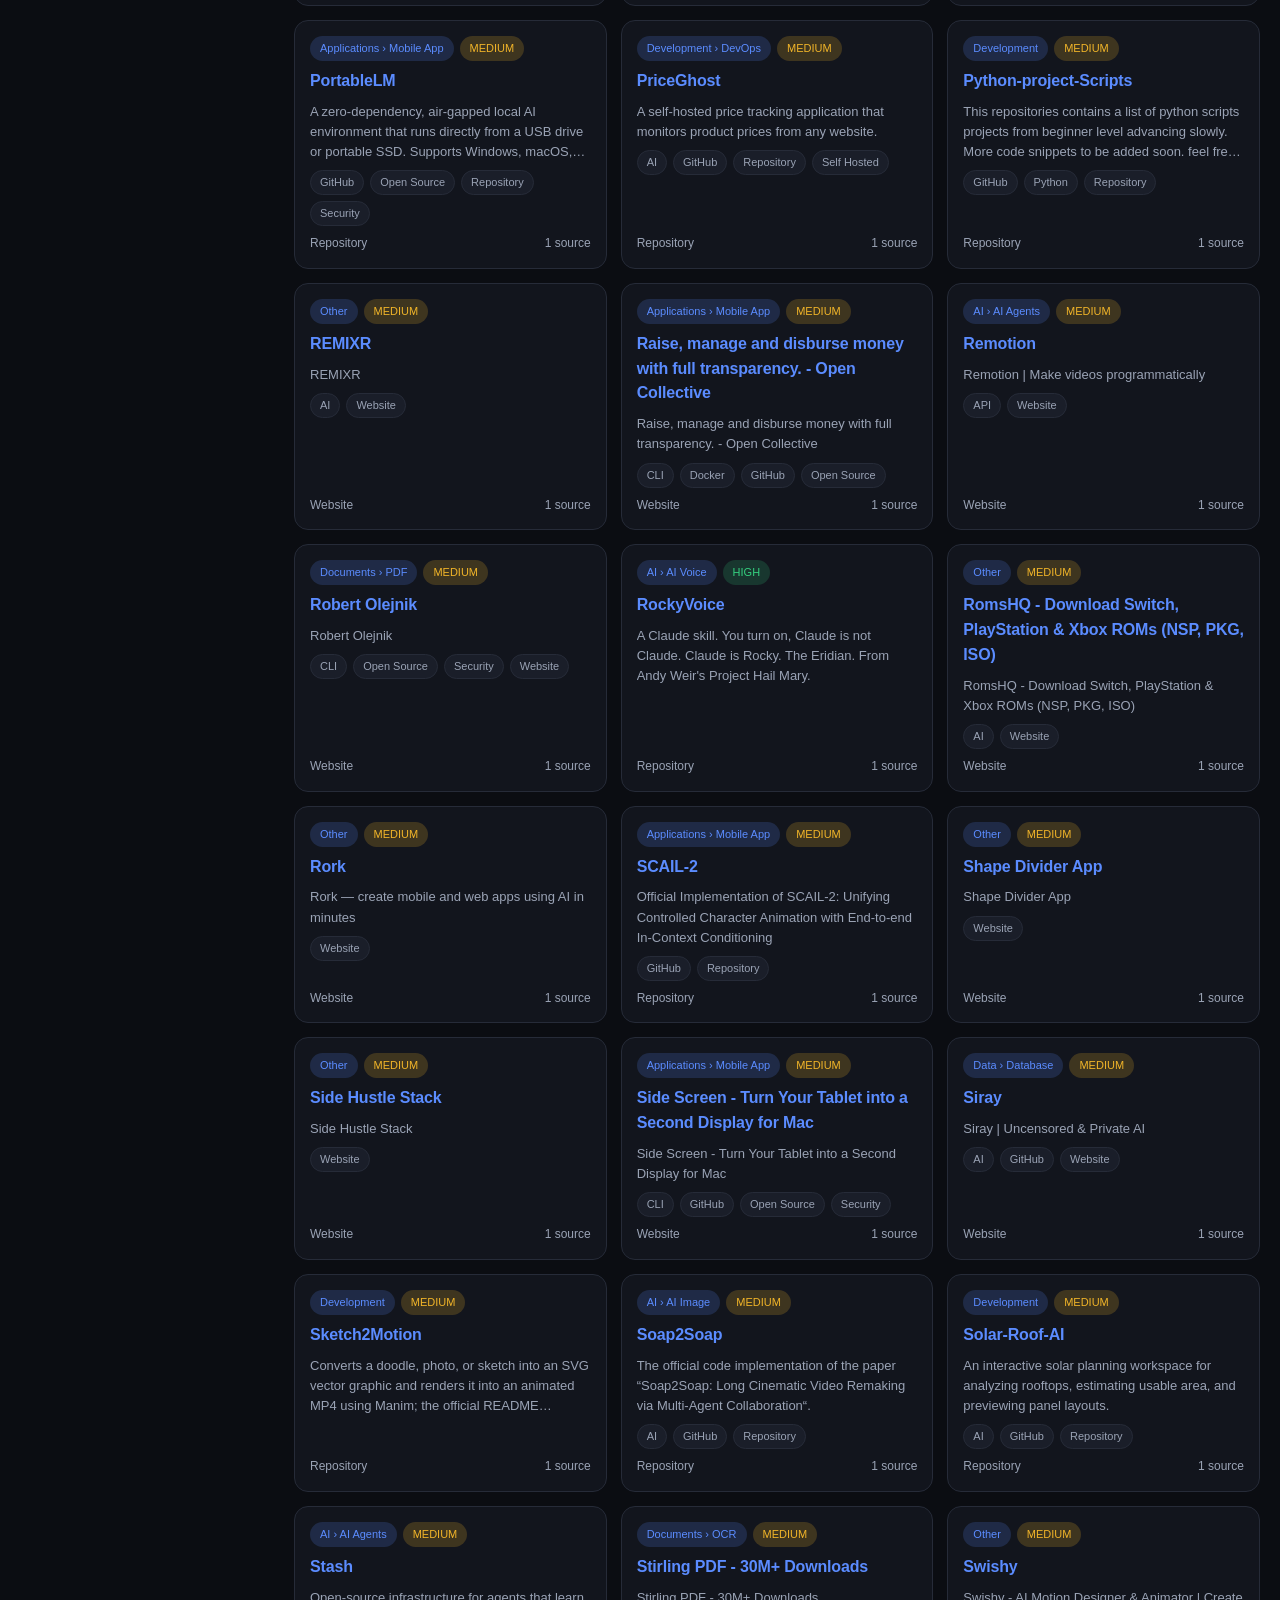
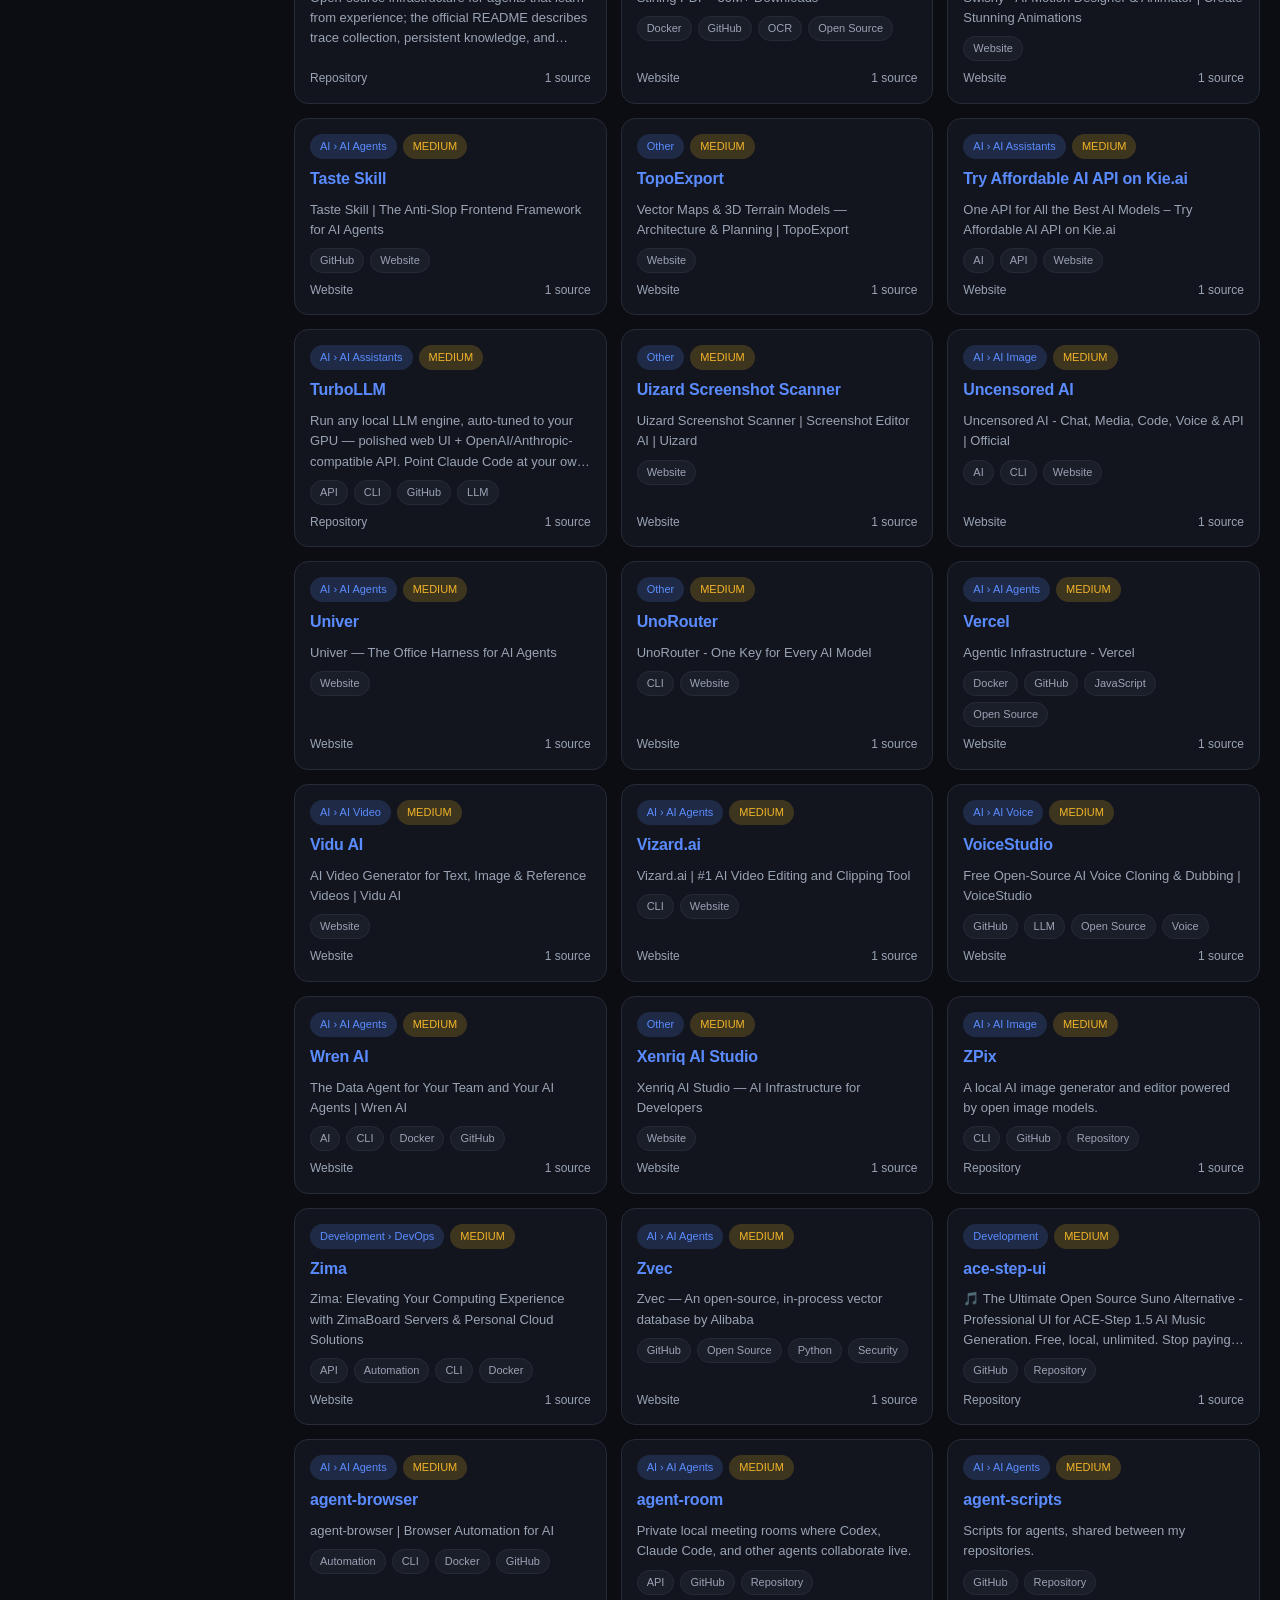
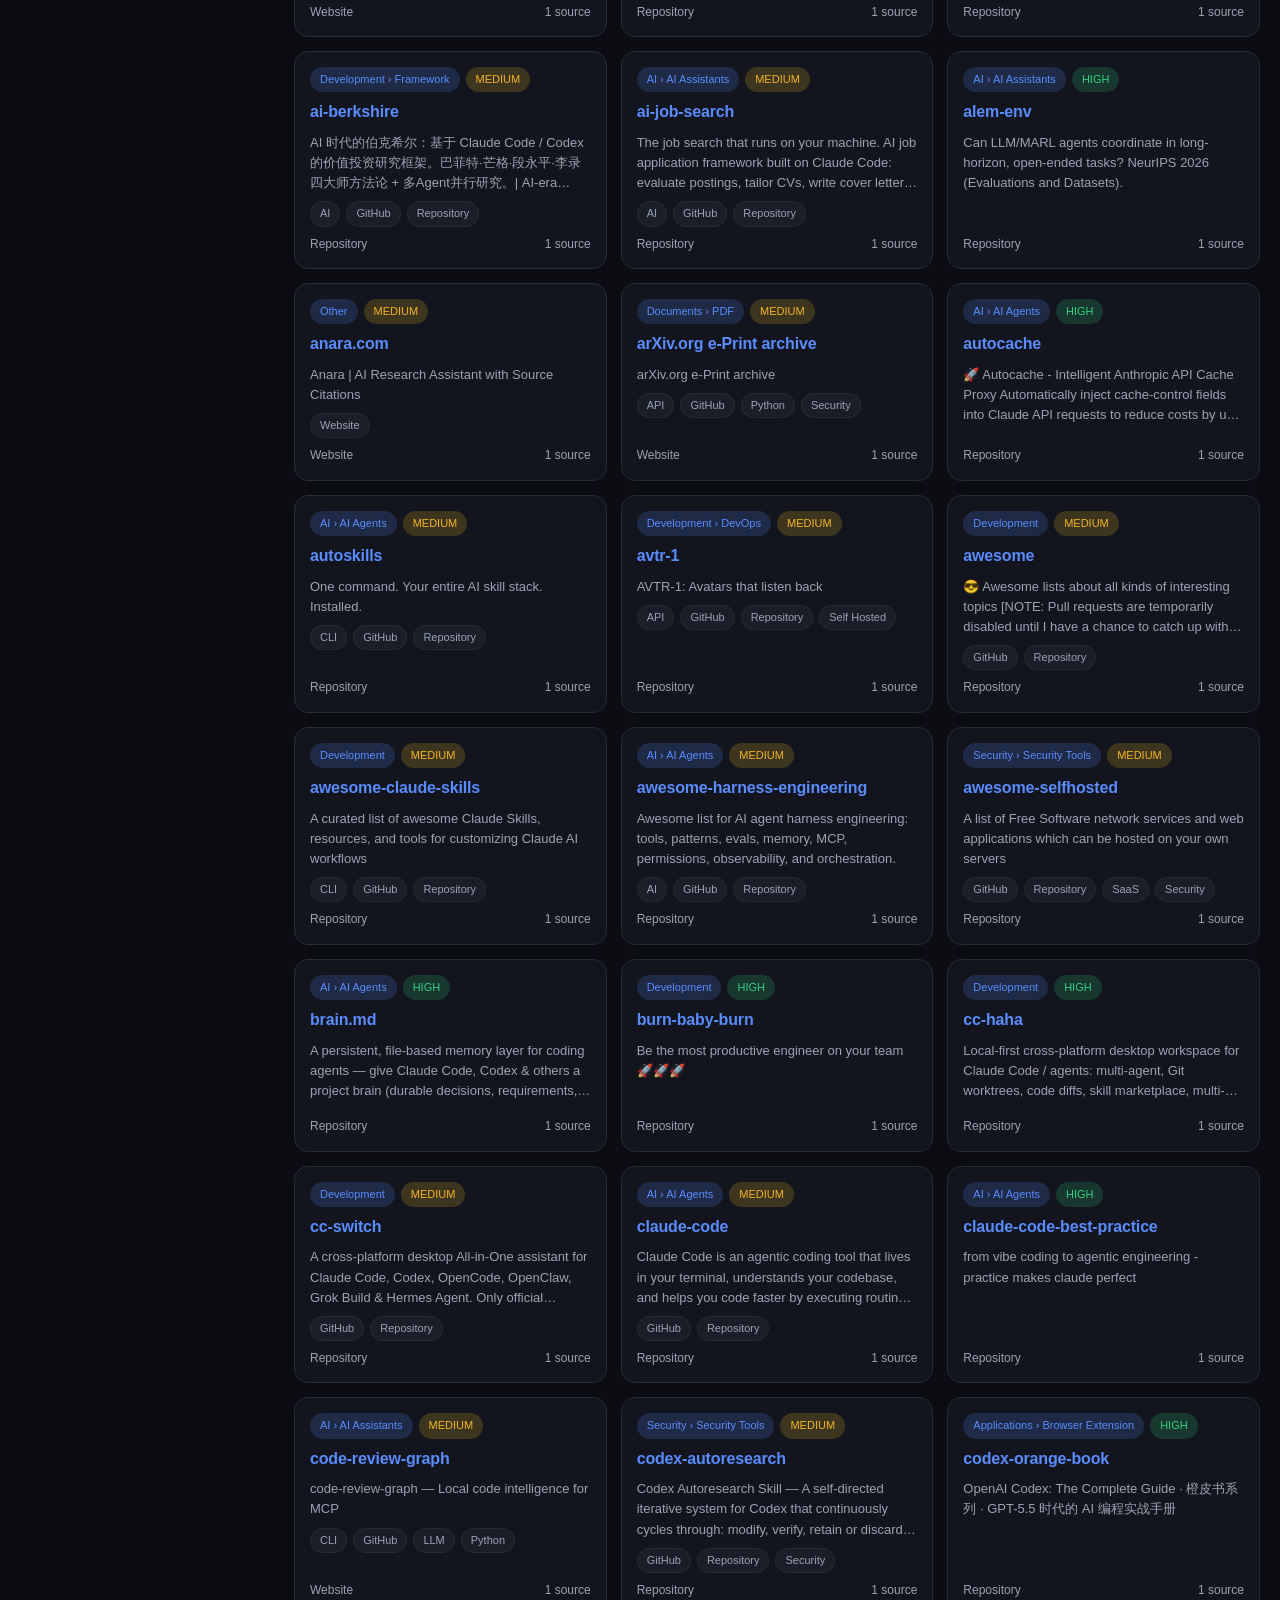
==== commit 72bff0bf: "Complete the v2 multi-OCR pass and reconcile derived artifacts Every one of the 907 source records i" ====
--- a/site/index.html
+++ b/site/index.html
@@ -3,8 +3,8 @@
 <head>
   <meta charset="utf-8" />
   <meta name="viewport" content="width=device-width, initial-scale=1" />
-  <title>DataSeek — screenshot-derived knowledge search</title>
-  <meta name="description" content="Search resources, tools, repositories, websites and apps discovered from a screenshot collection, with OCR and research provenance." />
+  <title>DataSeek — knowledge search for resources, tools and repositories</title>
+  <meta name="description" content="Search a curated knowledge base of resources, tools, repositories, websites and apps, each with extraction and research provenance." />
   <link rel="stylesheet" href="styles.css" />
   <script>
     // Apply the stored theme before first paint.
@@ -23,12 +23,13 @@
                autocomplete="off" aria-label="Search" />
       </div>
       <span class="spacer"></span>
+      <a class="icon-btn" href="#/categories">Categories</a>
       <button class="icon-btn" id="theme-toggle" title="Toggle light/dark">◐</button>
     </div>
   </header>
   <main></main>
   <footer class="foot">
-    DataSeek · screenshot-derived knowledge search engine · originals remain private source evidence ·
+    DataSeek · knowledge search engine for resources, tools and repositories · source media remains private ·
     OCR and vision output is evidence, not verified fact.
   </footer>
   <script src="app.js"></script>
--- a/site/styles.css
+++ b/site/styles.css
@@ -62,6 +62,8 @@
   padding: 8px 11px; color: var(--text-dim);
 }
 .icon-btn:hover { color: var(--text); border-color: var(--accent); }
+a.icon-btn { text-decoration: none; display: inline-flex; align-items: center; }
+a.icon-btn:hover { text-decoration: none; }
 
 main { max-width: 1280px; margin: 0 auto; padding: 26px 20px 80px; }
 .hero { padding: 26px 0 8px; }
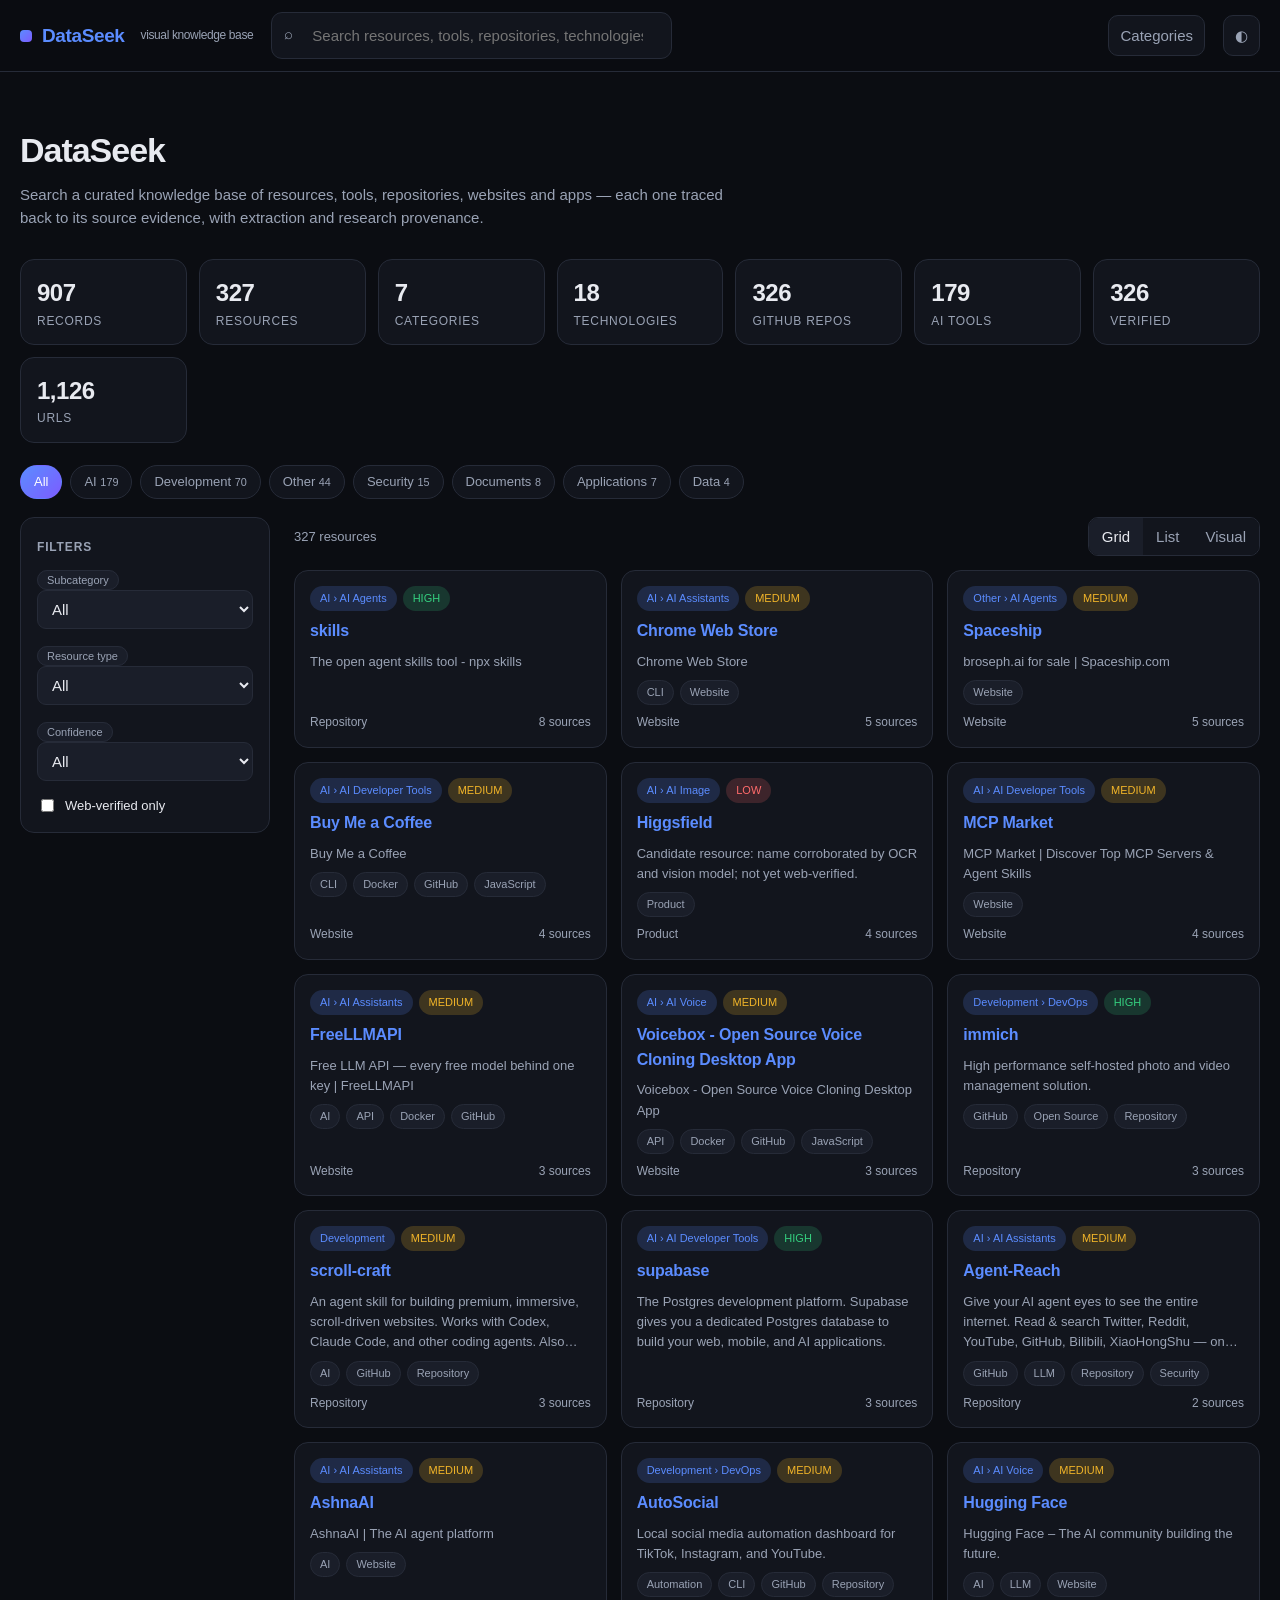
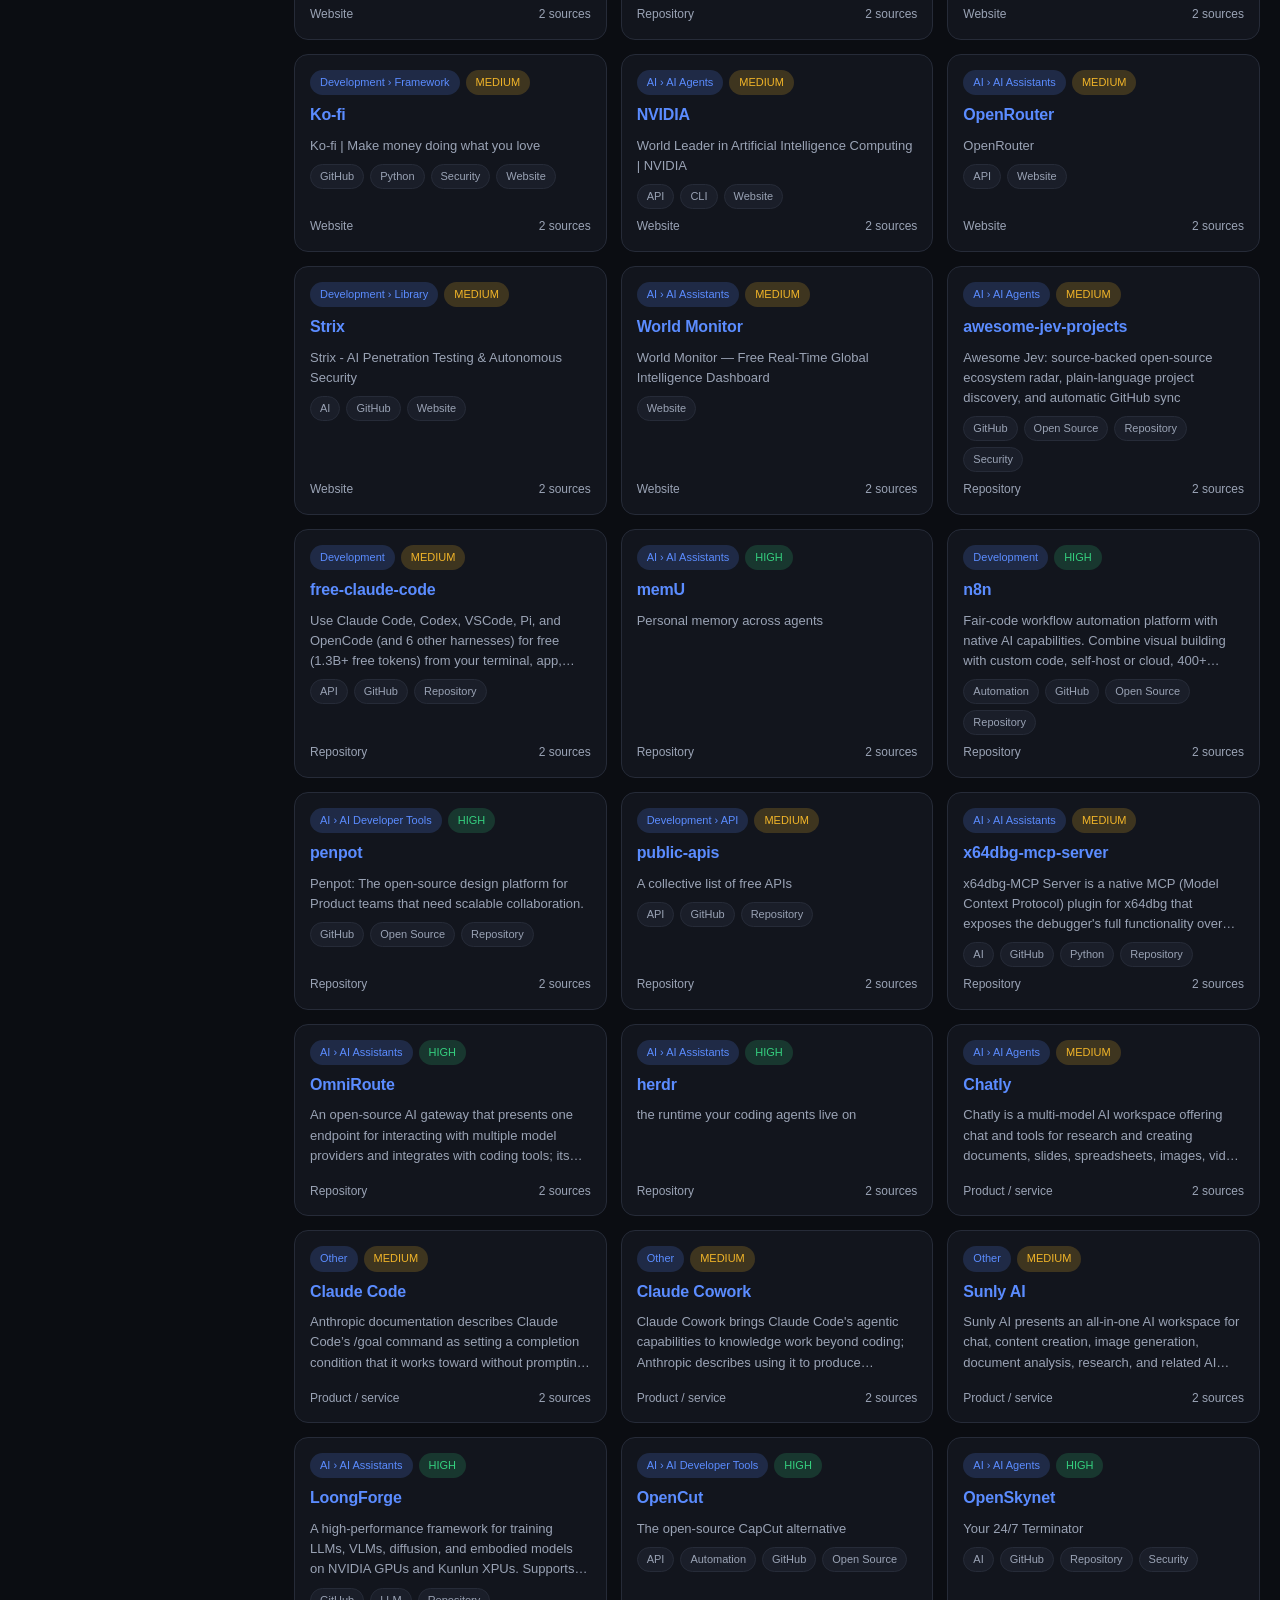
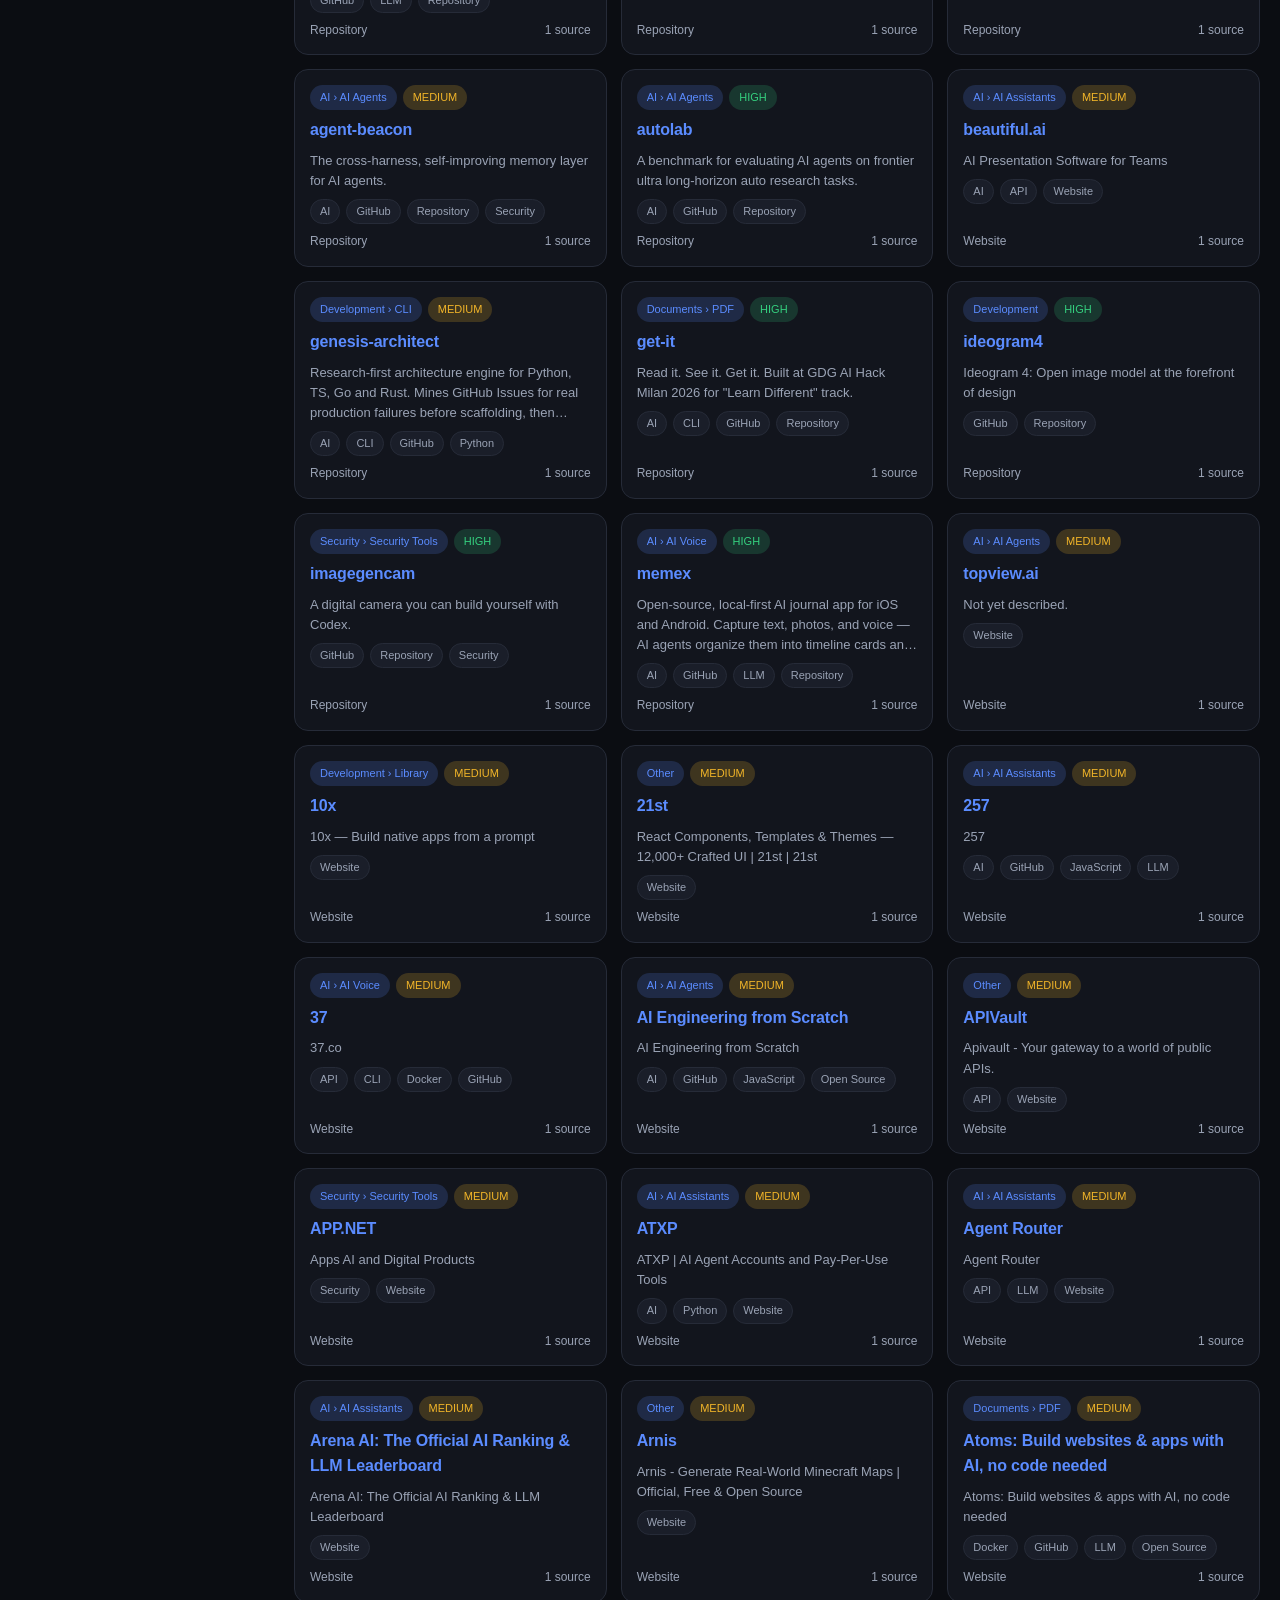
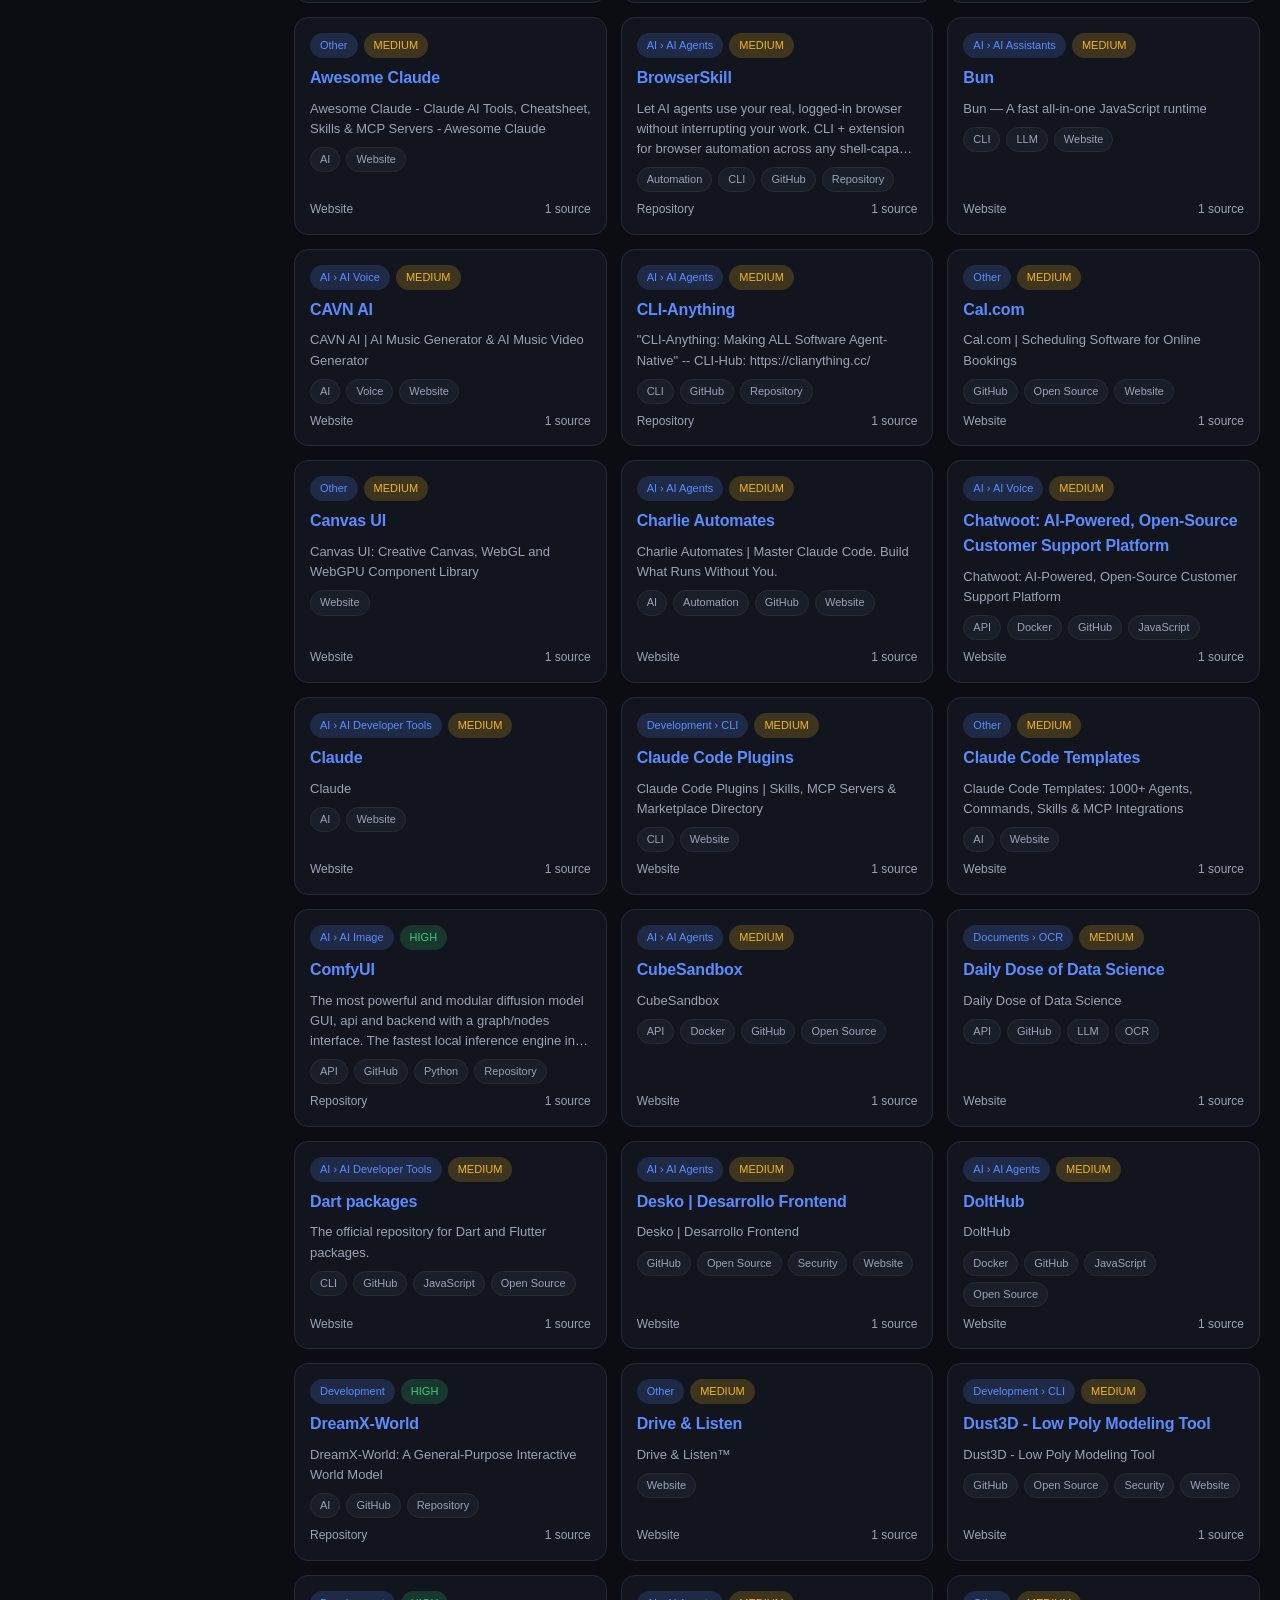
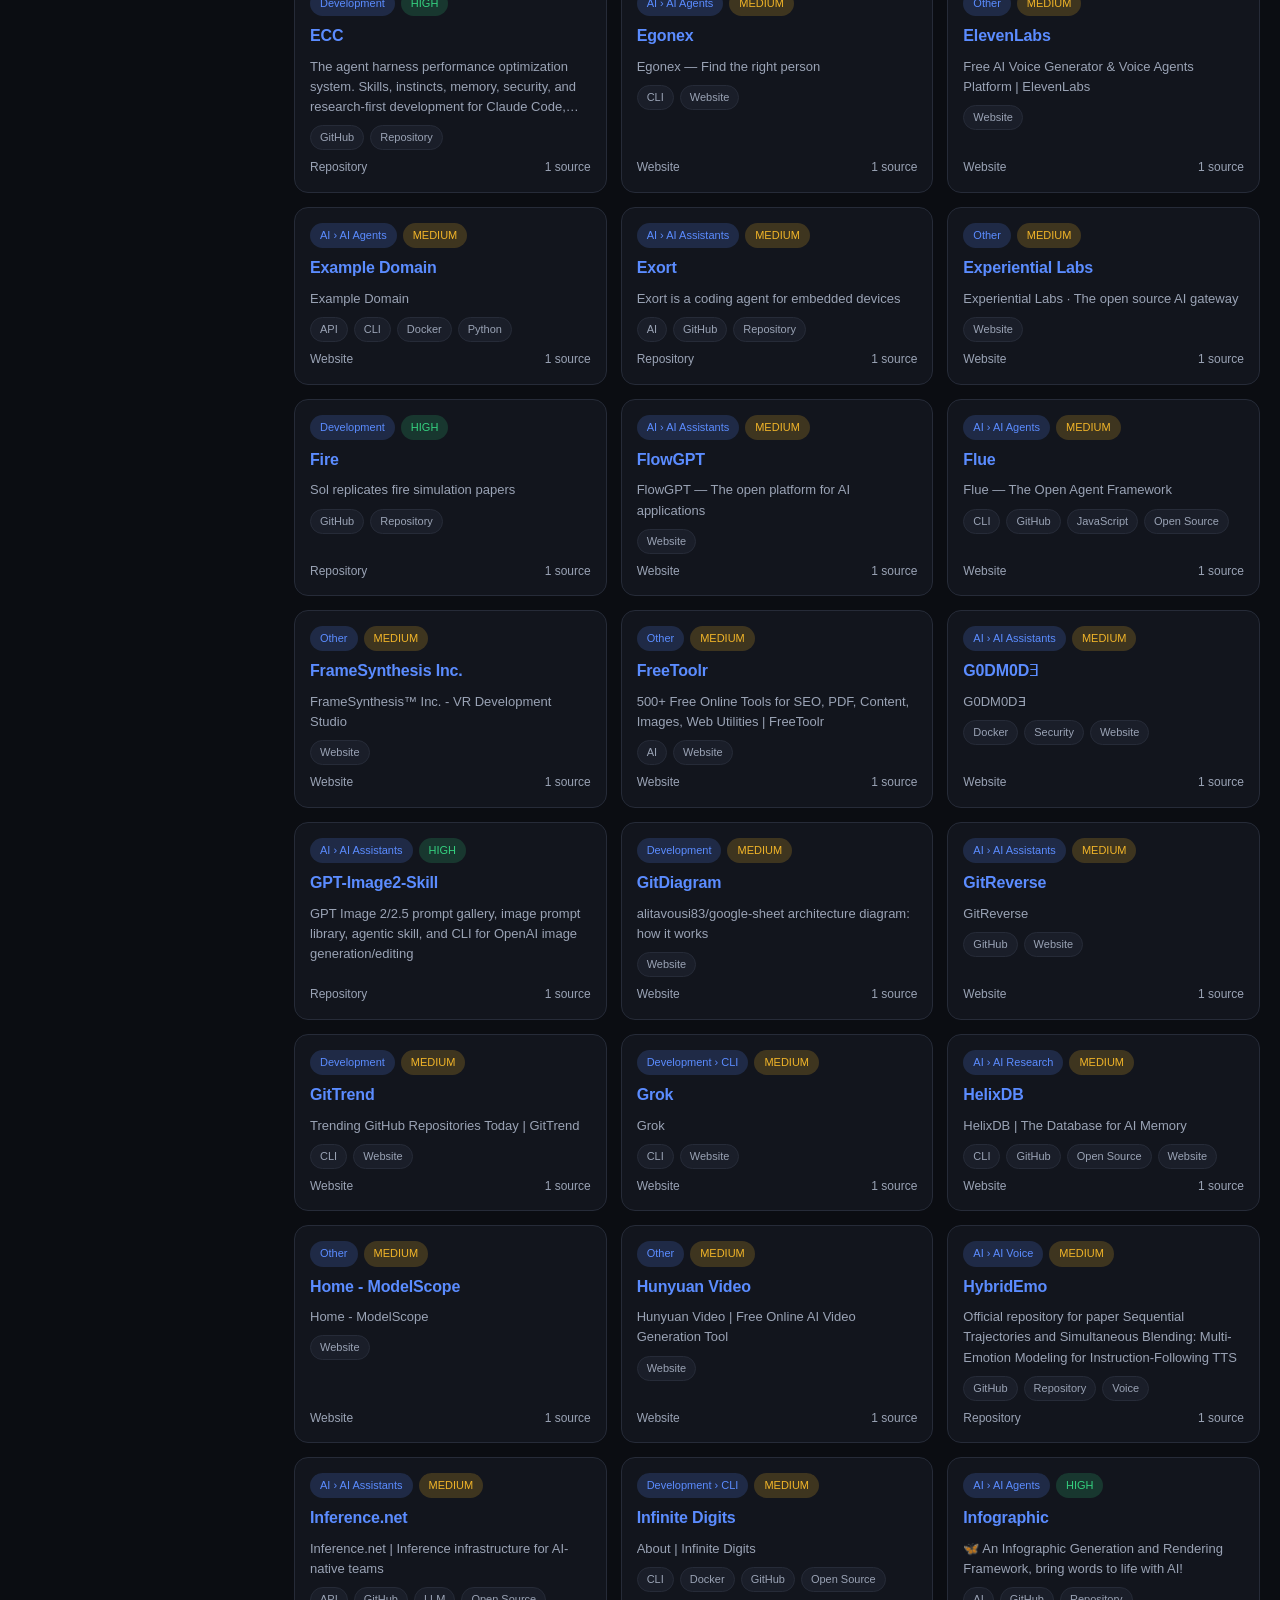
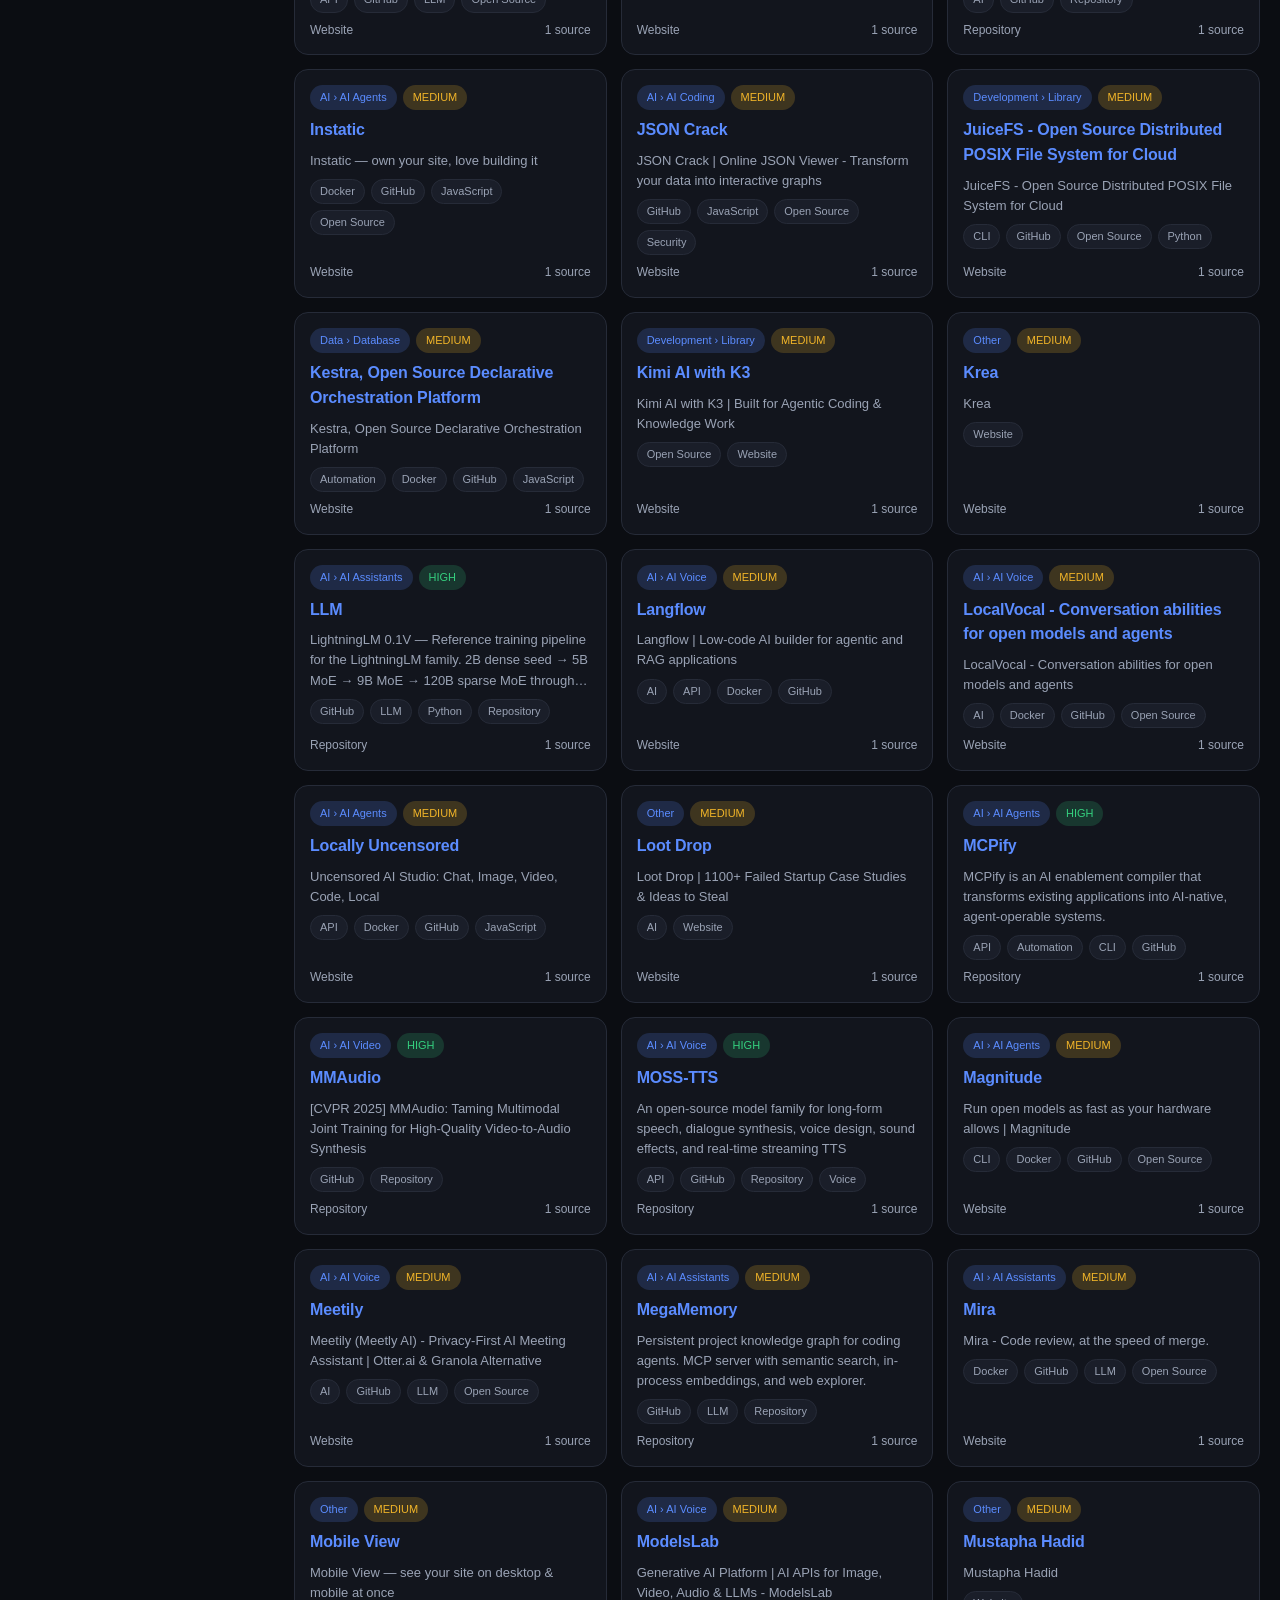
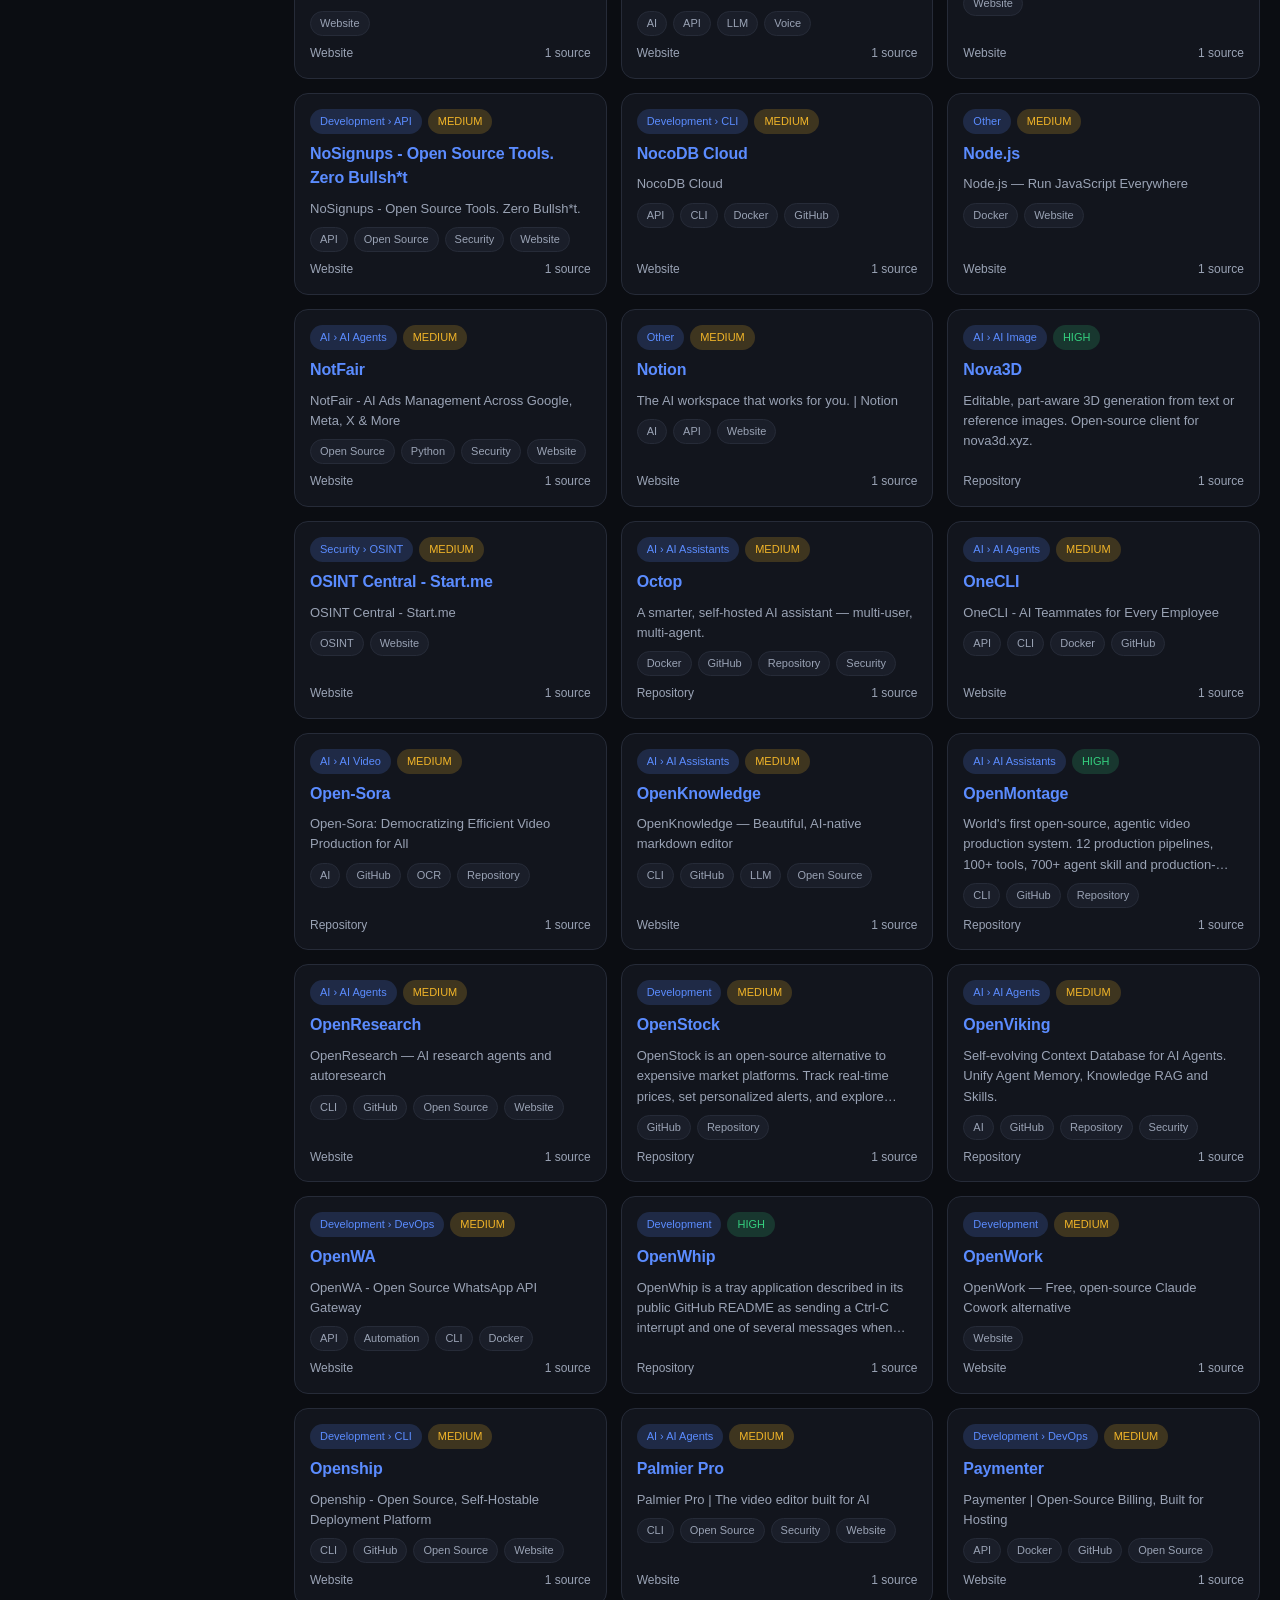
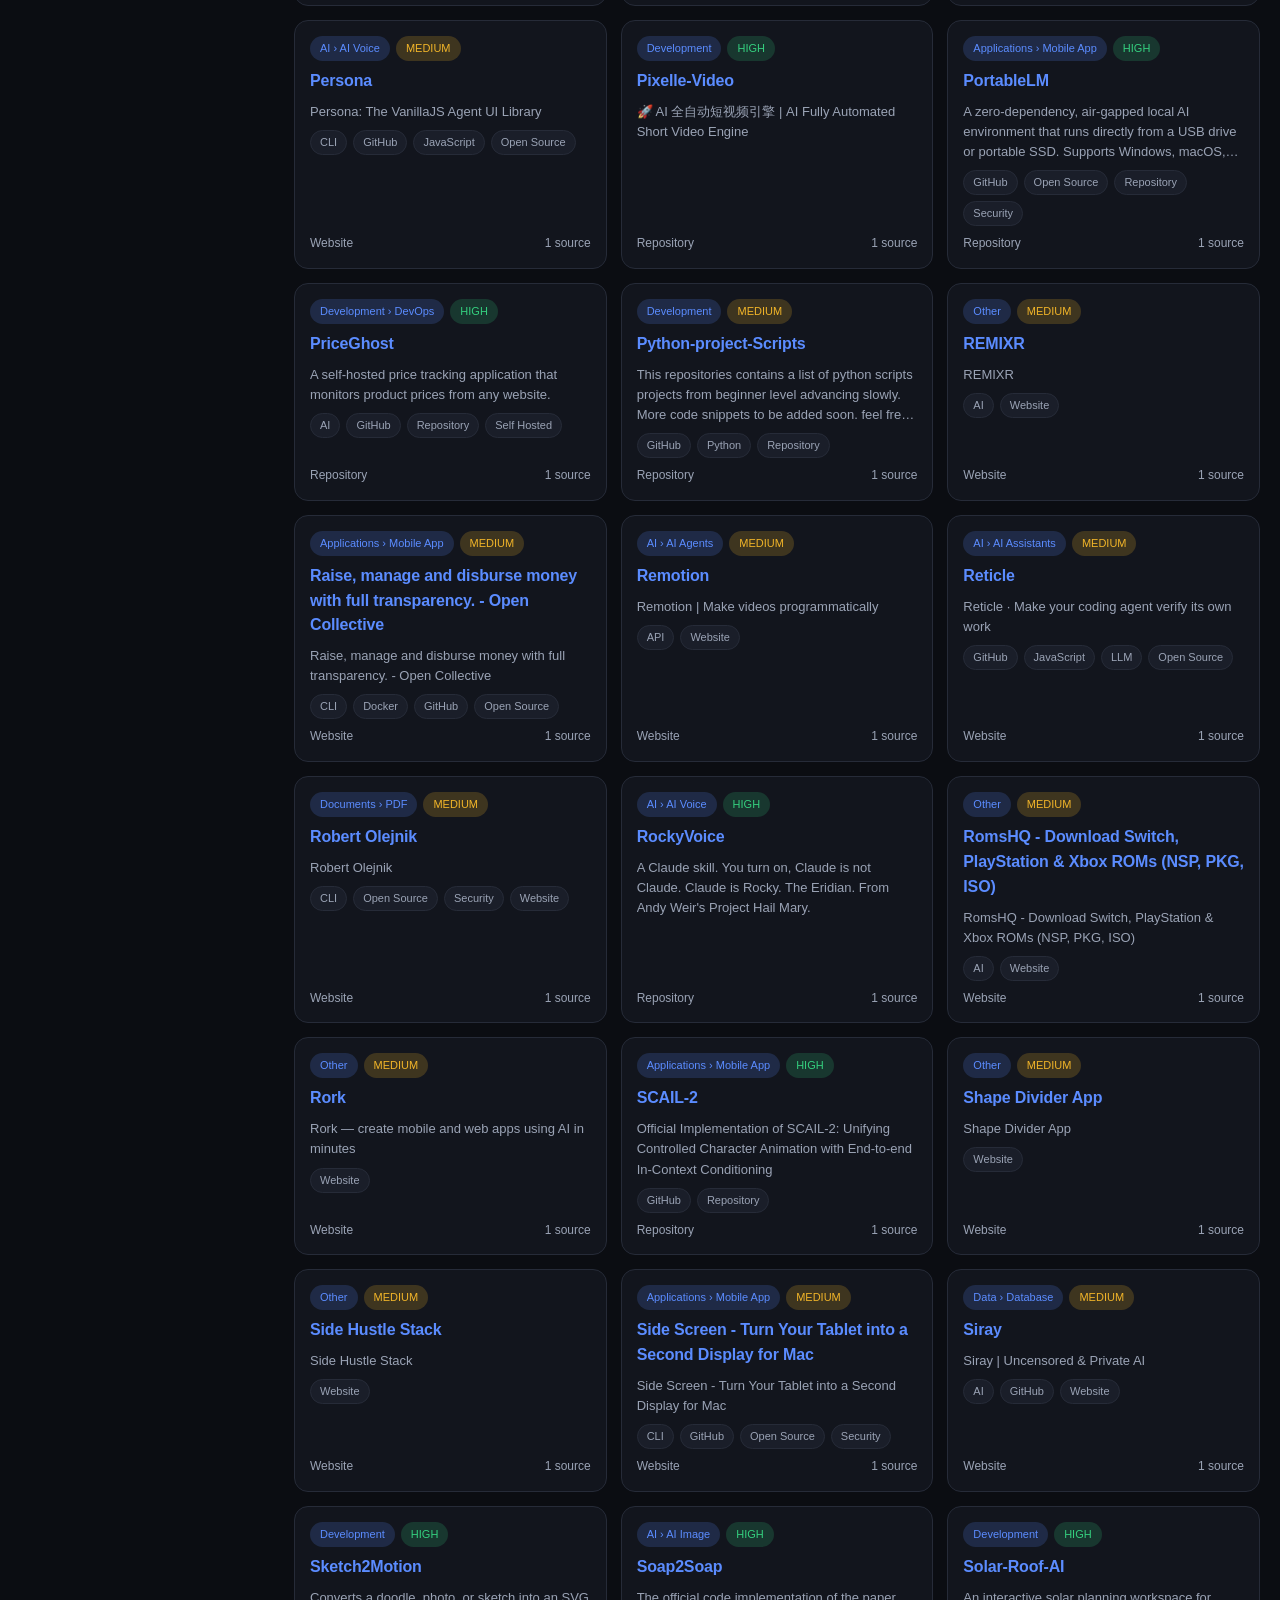
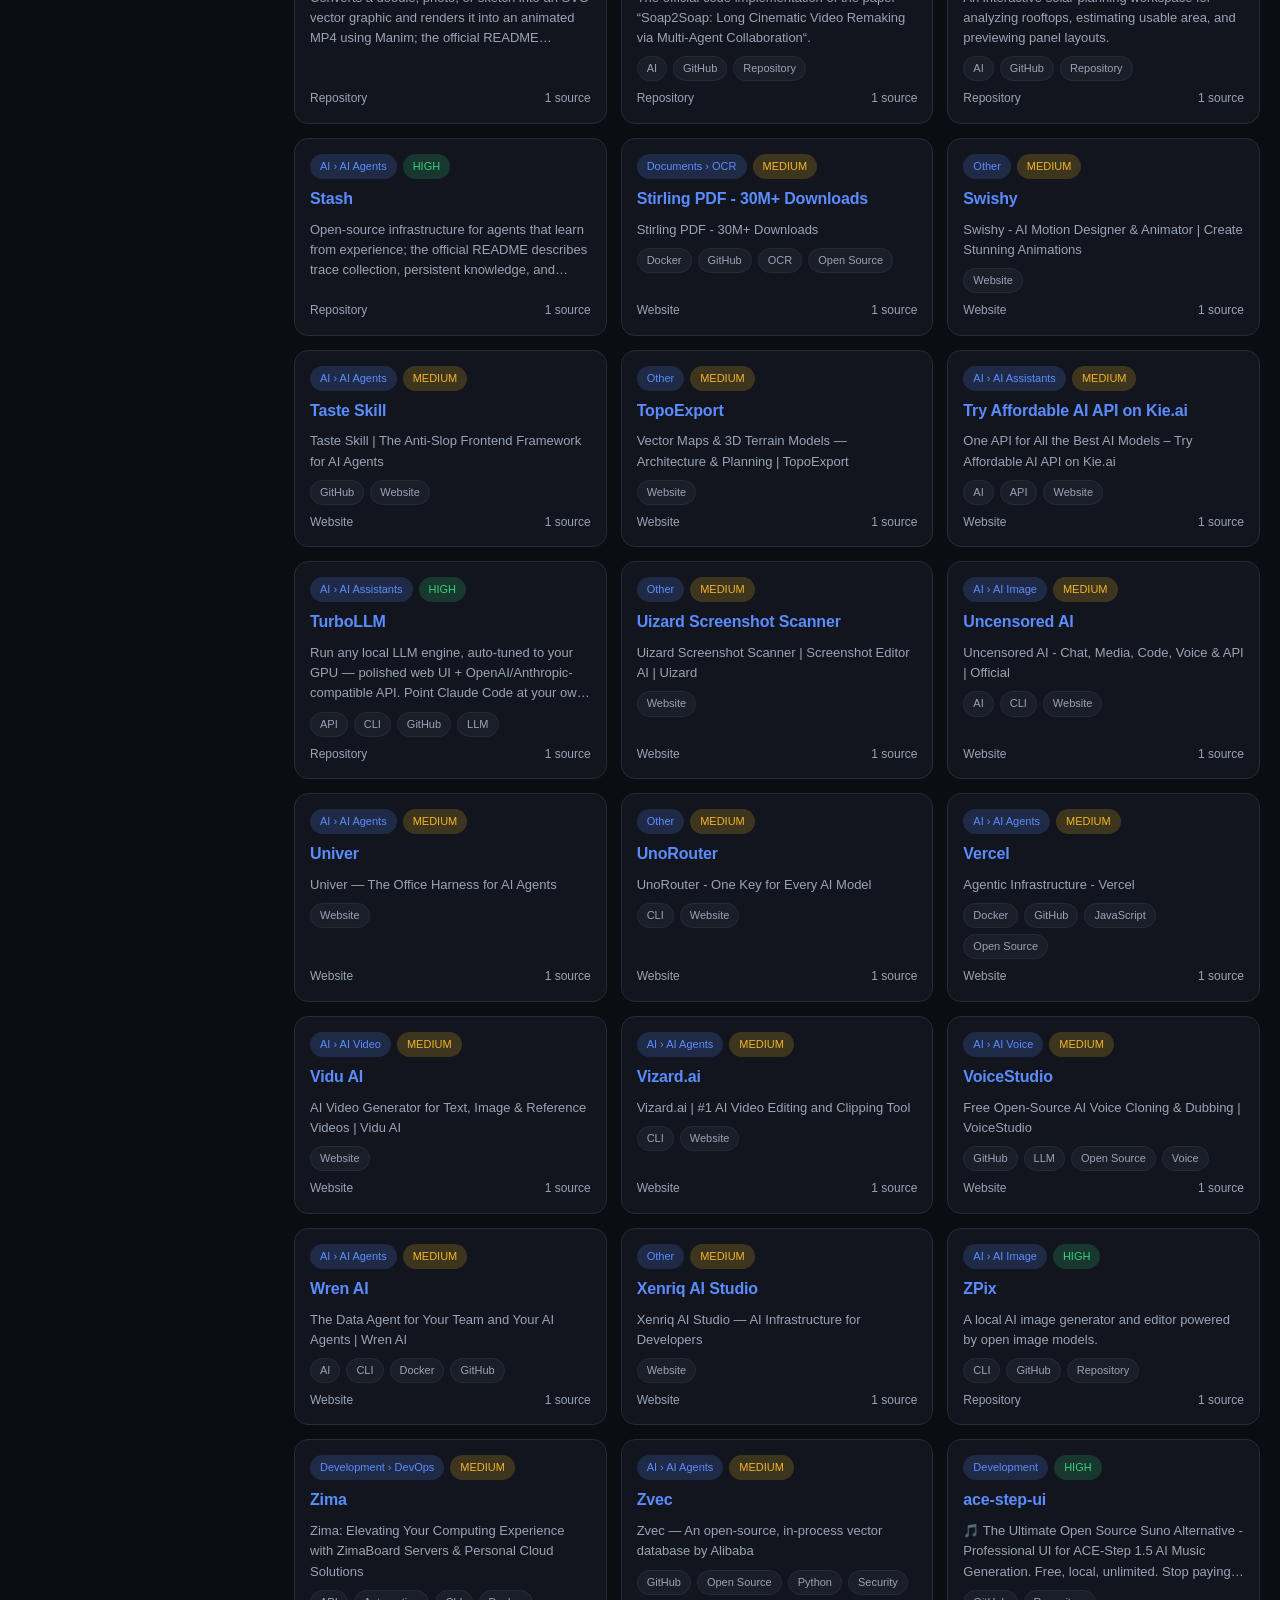
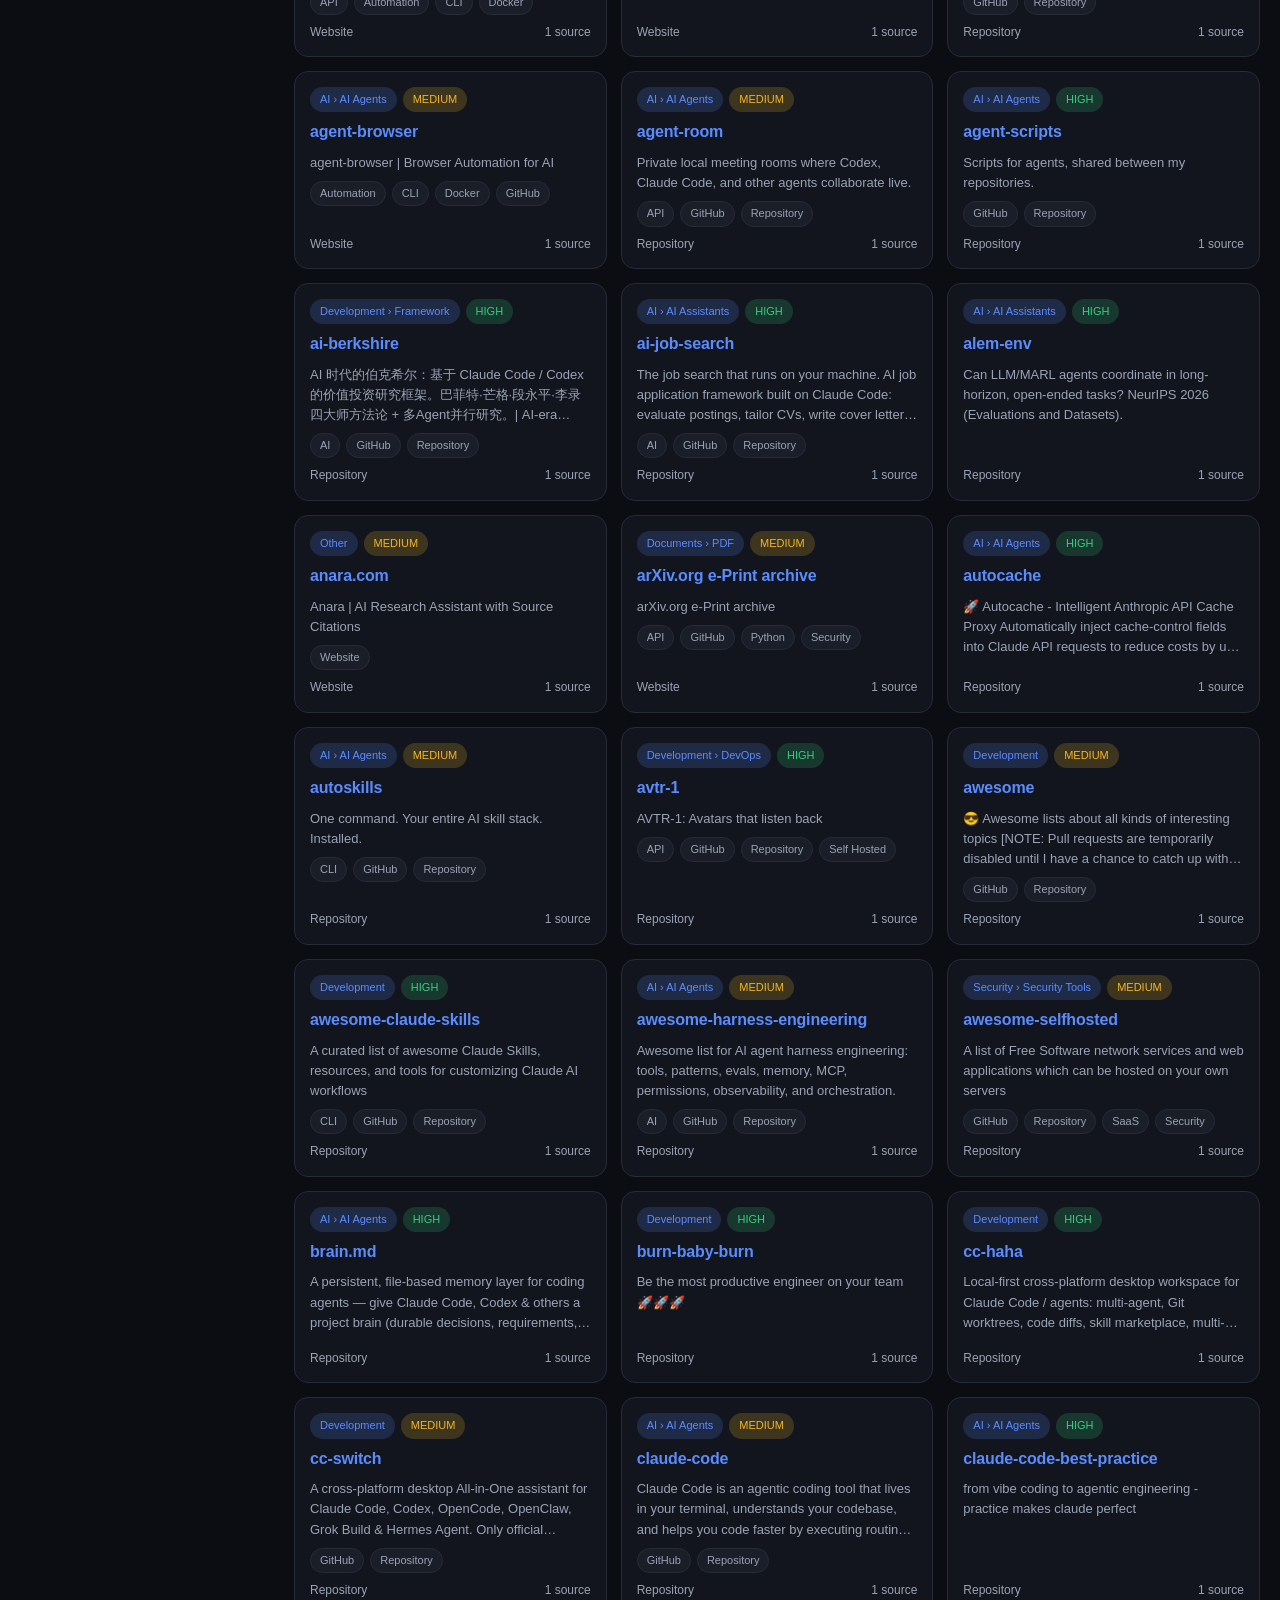
==== commit 3441147e: "Add metadata-only related resources and fix repository links Resource pages now show Same organizati" ====
--- a/site/index.html
+++ b/site/index.html
@@ -30,7 +30,7 @@
   <main></main>
   <footer class="foot">
     DataSeek · knowledge search engine for resources, tools and repositories · source media remains private ·
-    OCR and vision output is evidence, not verified fact.
+    Extracted text is evidence, not verified fact.
   </footer>
   <script src="app.js"></script>
 </body>
